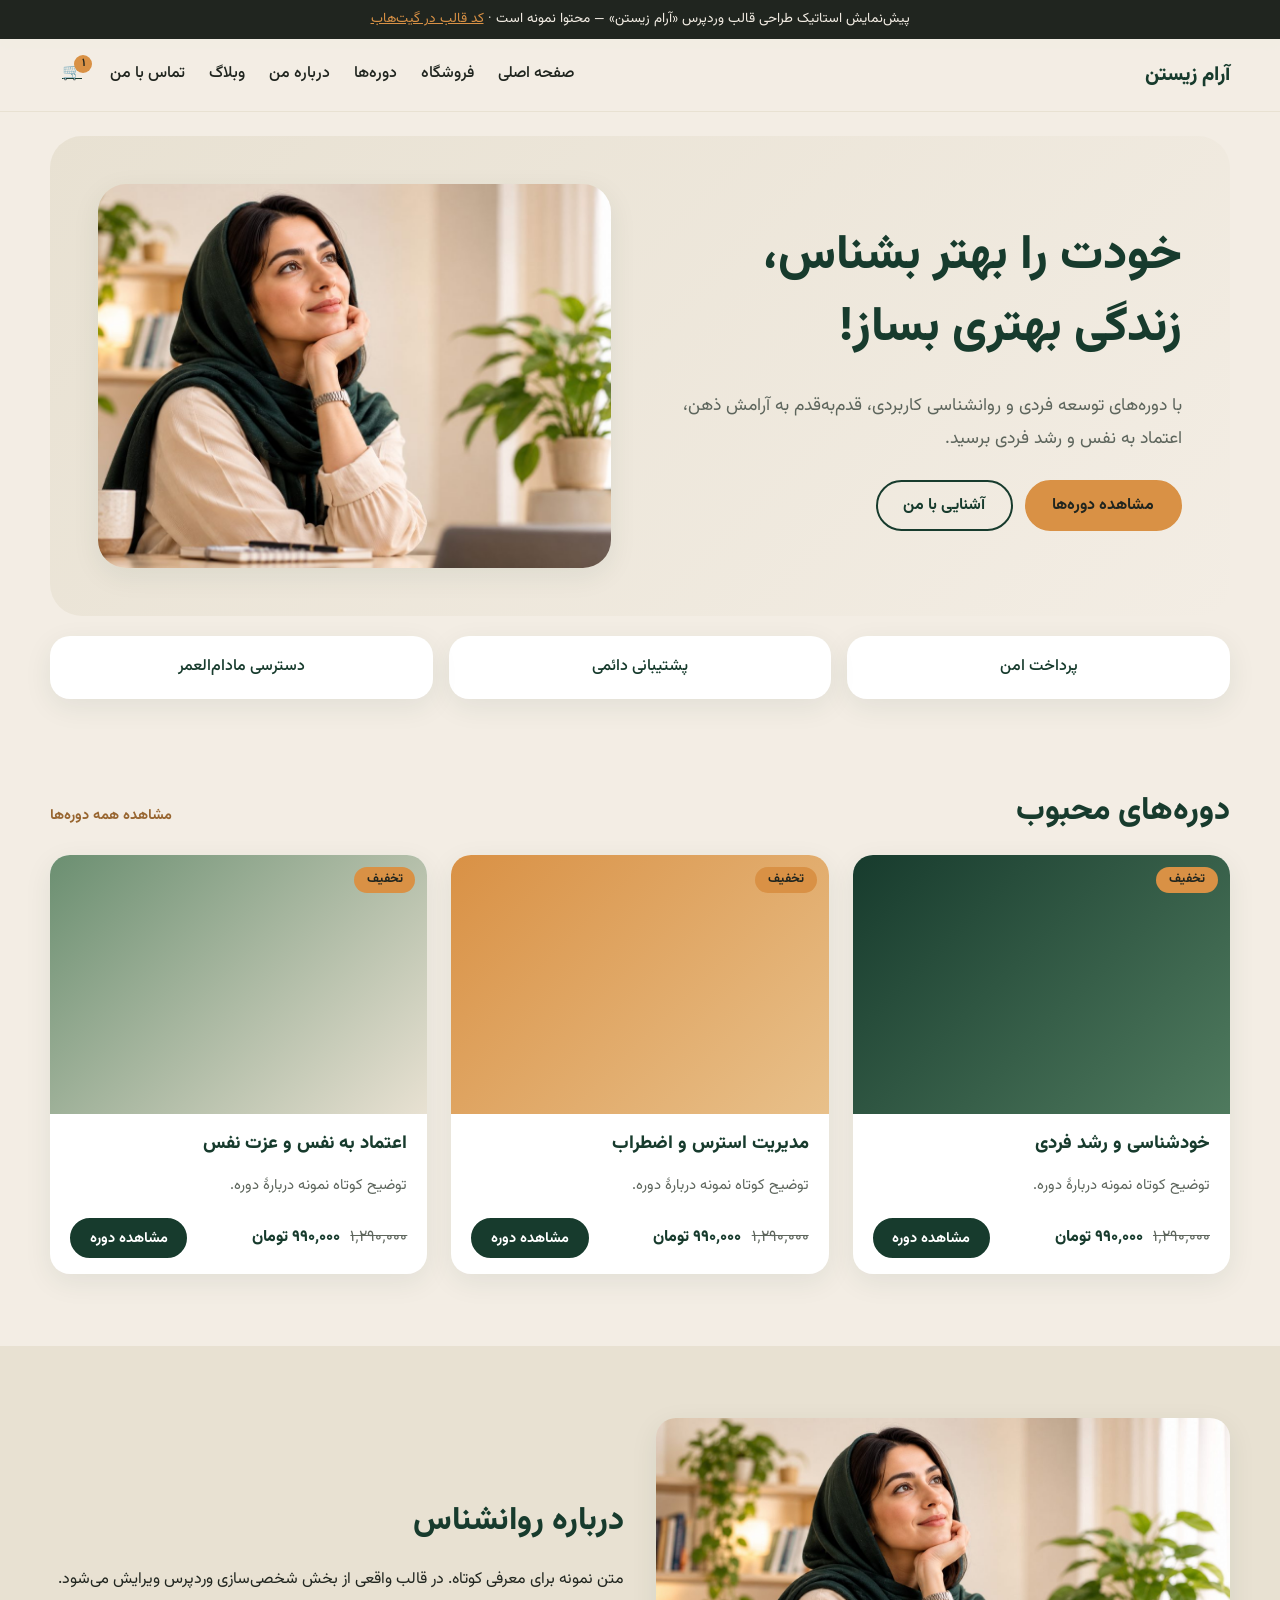
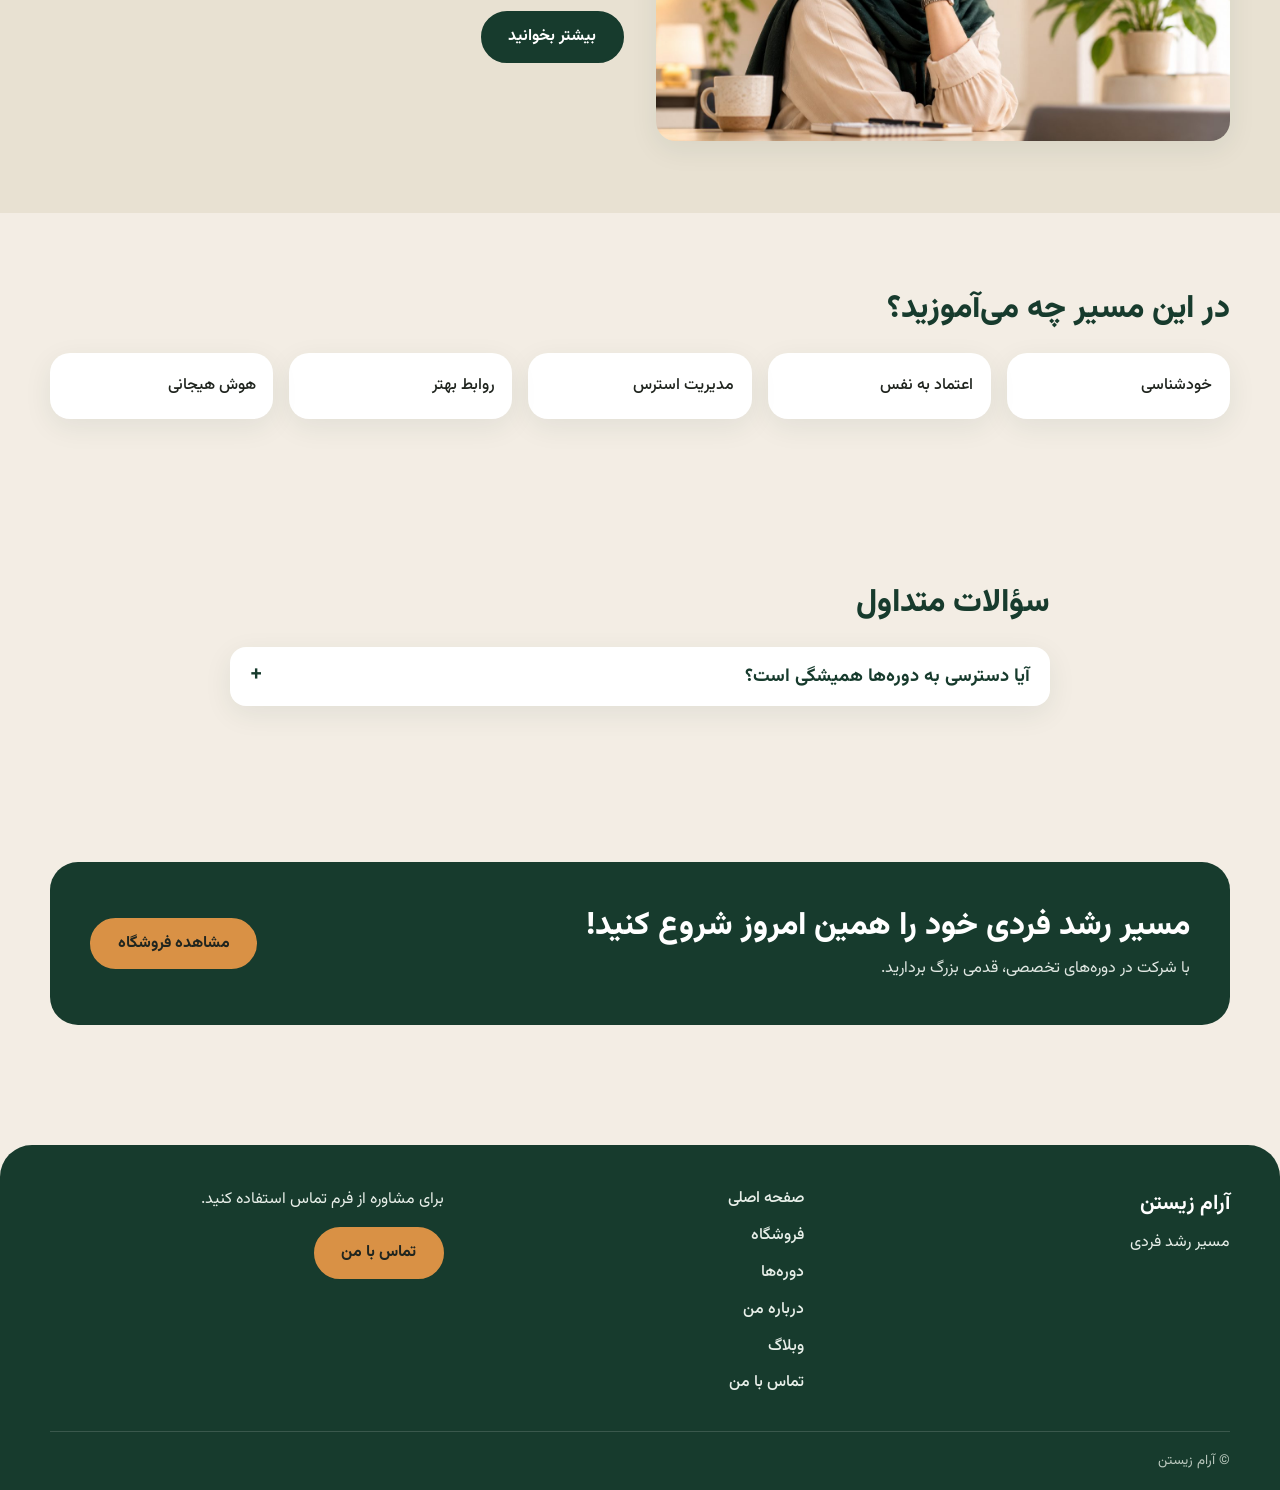
==== index.html @ 64fafef5 "Add files via upload" ====
<!DOCTYPE html><html lang="fa" dir="rtl"><head><meta charset="utf-8"><meta name="viewport" content="width=device-width,initial-scale=1"><title>صفحه اصلی | آرام زیستن</title><link rel="stylesheet" href="https://fonts.googleapis.com/css2?family=Vazirmatn:wght@300;400;500;700;800&display=swap"><link rel="stylesheet" href="assets/main.css"><link rel="stylesheet" href="assets/preview.css"></head><body><div class="demo-bar">پیش‌نمایش استاتیک طراحی قالب وردپرس «آرام زیستن» — محتوا نمونه است · <a href="https://github.com/mohadeseh-tavakoli/Aram-zist">کد قالب در گیت‌هاب</a></div><header class="site-header"><div class="wrap header-row"><button class="icon-btn nav-toggle" aria-expanded="false" aria-controls="primary-nav" aria-label="منو">☰</button><a class="brand" href="index.html"><span class="brand-name">آرام زیستن</span></a><nav id="primary-nav" class="primary-nav"><ul class="menu"><li><a href="index.html">صفحه اصلی</a></li><li><a href="shop.html">فروشگاه</a></li><li><a href="shop.html">دوره‌ها</a></li><li><a href="about.html">درباره من</a></li><li><a href="index.html">وبلاگ</a></li><li><a href="contact.html">تماس با من</a></li></ul></nav><div class="header-tools"><a class="icon-btn" href="cart.html" aria-label="سبد خرید">🛒<span class="cart-count">۱</span></a></div></div></header><main><section class="hero"><div class="wrap hero-grid"><div class="hero-text"><h1>خودت را بهتر بشناس، زندگی بهتری بساز!</h1><p>با دوره‌های توسعه فردی و روانشناسی کاربردی، قدم‌به‌قدم به آرامش ذهن، اعتماد به نفس و رشد فردی برسید.</p><div class="actions"><a class="btn btn-orange" href="shop.html">مشاهده دوره‌ها</a><a class="btn btn-ghost" href="about.html">آشنایی با من</a></div></div><figure class="hero-figure"><img src="assets/portrait.jpg" alt="تصویر نمونه"></figure></div><ul class="wrap trust"><li>پرداخت امن</li><li>پشتیبانی دائمی</li><li>دسترسی مادام‌العمر</li></ul></section>
<section class="section wrap"><div class="sec-head"><h2 class="sec-title">دوره‌های محبوب</h2><a class="more" href="shop.html">مشاهده همه دوره‌ها</a></div><div class="course-grid"><article class="course-card"><a class="course-thumb" href="product.html"><span class="ph g1"></span><span class="badge">تخفیف</span></a><div class="course-body"><h3><a href="product.html">خودشناسی و رشد فردی</a></h3><p>توضیح کوتاه نمونه دربارهٔ دوره.</p><div class="course-foot"><span class="price"><del>۱٬۲۹۰٬۰۰۰</del> ۹۹۰٬۰۰۰ تومان</span><a class="btn btn-sm" href="product.html">مشاهده دوره</a></div></div></article><article class="course-card"><a class="course-thumb" href="product.html"><span class="ph g2"></span><span class="badge">تخفیف</span></a><div class="course-body"><h3><a href="product.html">مدیریت استرس و اضطراب</a></h3><p>توضیح کوتاه نمونه دربارهٔ دوره.</p><div class="course-foot"><span class="price"><del>۱٬۲۹۰٬۰۰۰</del> ۹۹۰٬۰۰۰ تومان</span><a class="btn btn-sm" href="product.html">مشاهده دوره</a></div></div></article><article class="course-card"><a class="course-thumb" href="product.html"><span class="ph g3"></span><span class="badge">تخفیف</span></a><div class="course-body"><h3><a href="product.html">اعتماد به نفس و عزت نفس</a></h3><p>توضیح کوتاه نمونه دربارهٔ دوره.</p><div class="course-foot"><span class="price"><del>۱٬۲۹۰٬۰۰۰</del> ۹۹۰٬۰۰۰ تومان</span><a class="btn btn-sm" href="product.html">مشاهده دوره</a></div></div></article></div></section>
<section class="section about-strip"><div class="wrap split"><img src="assets/portrait.jpg" alt=""><div><h2 class="sec-title">درباره روانشناس</h2><p>متن نمونه برای معرفی کوتاه. در قالب واقعی از بخش شخصی‌سازی وردپرس ویرایش می‌شود.</p><a class="btn" href="about.html">بیشتر بخوانید</a></div></div></section>
<section class="section wrap"><h2 class="sec-title">در این مسیر چه می‌آموزید؟</h2><ul class="benefits"><li>خودشناسی</li><li>اعتماد به نفس</li><li>مدیریت استرس</li><li>روابط بهتر</li><li>هوش هیجانی</li></ul></section>
<section class="section wrap narrow"><h2 class="sec-title">سؤالات متداول</h2><div class="faq"><div class="faq-item"><h3><button aria-expanded="false" onclick="var p=this.parentNode.nextElementSibling;var o=this.getAttribute('aria-expanded')=='true';this.setAttribute('aria-expanded',!o);p.hidden=o">آیا دسترسی به دوره‌ها همیشگی است؟</button></h3><div class="faq-panel" hidden>پاسخ نمونه.</div></div></div></section>
<section class="wrap section"><div class="cta-band"><div><h2>مسیر رشد فردی خود را همین امروز شروع کنید!</h2><p>با شرکت در دوره‌های تخصصی، قدمی بزرگ بردارید.</p></div><a class="btn btn-orange" href="shop.html">مشاهده فروشگاه</a></div></section></main><footer class="site-footer"><div class="wrap footer-row"><div class="footer-brand"><strong>آرام زیستن</strong><span>مسیر رشد فردی</span></div><nav><ul class="menu"><li><a href="index.html">صفحه اصلی</a></li><li><a href="shop.html">فروشگاه</a></li><li><a href="shop.html">دوره‌ها</a></li><li><a href="about.html">درباره من</a></li><li><a href="index.html">وبلاگ</a></li><li><a href="contact.html">تماس با من</a></li></ul></nav><div class="newsletter"><span>برای مشاوره از فرم تماس استفاده کنید.</span><a class="btn" href="contact.html">تماس با من</a></div></div><div class="wrap copy">© آرام زیستن</div></footer><script>var n=document.querySelector('.nav-toggle'),m=document.getElementById('primary-nav');n.onclick=function(){var o=m.classList.toggle('open');n.setAttribute('aria-expanded',o)}</script></body></html>
---- assets/main.css ----
:root{--green:#173B2D;--cream:#F3EDE4;--beige:#E8E1D2;--orange:#D99145;--white:#fff;--text:#20251F;--muted:#5d655c;--r:20px;--shadow:0 8px 28px rgba(23,59,45,.08);--font:'Vazirmatn',Tahoma,system-ui,sans-serif}
*,*::before,*::after{box-sizing:border-box}
html{scroll-behavior:smooth}
body{margin:0;background:var(--cream);color:var(--text);font:400 1rem/1.9 var(--font);direction:rtl;text-align:right;-webkit-font-smoothing:antialiased}
img{max-width:100%;height:auto;display:block}
a{color:var(--green)}
h1,h2,h3{line-height:1.5;color:var(--green);margin:0 0 .5em;font-weight:800}
h1{font-size:clamp(1.9rem,4vw,3rem)}h2{font-size:clamp(1.4rem,2.6vw,2rem)}h3{font-size:1.15rem}
.wrap{width:min(1180px,100% - 2rem);margin-inline:auto}
.narrow{max-width:820px}.center{text-align:center}
.section{padding-block:clamp(2.5rem,6vw,4.5rem)}
.sr{position:absolute;width:1px;height:1px;overflow:hidden;clip:rect(0 0 0 0)}
.skip{position:absolute;inset-inline-start:1rem;top:-4rem;background:var(--green);color:#fff;padding:.5rem 1rem;border-radius:8px;z-index:100}.skip:focus{top:1rem}
:focus-visible{outline:3px solid var(--orange);outline-offset:2px}
.notice{background:var(--beige);border-radius:12px;padding:1rem;color:var(--muted)}
/* buttons */
.btn,.button,button.button,.woocommerce a.button,.woocommerce button.button,.woocommerce input.button,.woocommerce #respond input#submit{display:inline-flex;align-items:center;justify-content:center;gap:.5rem;background:var(--green);color:#fff;border:2px solid var(--green);border-radius:999px;padding:.7rem 1.6rem;font:700 1rem var(--font);text-decoration:none;cursor:pointer;min-height:46px;transition:background .2s,transform .2s}
.btn:hover,.woocommerce a.button:hover,.woocommerce button.button:hover{background:#0f2a20;color:#fff}
.btn-orange{background:var(--orange);border-color:var(--orange);color:#20251F}.btn-orange:hover{background:#c9812f;color:#20251F}
.btn-ghost{background:transparent;color:var(--green)}.btn-ghost:hover{background:var(--green);color:#fff}
.btn-sm{padding:.4rem 1.1rem;min-height:38px;font-size:.9rem}
.woocommerce a.button.alt,.woocommerce button.button.alt,.woocommerce #respond input#submit.alt{background:var(--orange);border-color:var(--orange);color:#20251F}
.woocommerce a.button.alt:hover,.woocommerce button.button.alt:hover{background:#c9812f;color:#20251F}
.icon-btn{position:relative;display:inline-flex;align-items:center;justify-content:center;width:44px;height:44px;border:0;background:transparent;color:var(--green);border-radius:50%;cursor:pointer}
.icon-btn:hover{background:var(--beige)}
/* header */
.site-header{position:sticky;top:0;z-index:50;background:rgba(243,237,228,.94);backdrop-filter:blur(8px);border-bottom:1px solid var(--beige)}
.header-row{display:flex;align-items:center;gap:1rem;min-height:72px}
.brand{text-decoration:none;font-weight:800;font-size:1.25rem;color:var(--green)}
.brand img{max-height:48px;width:auto}
.primary-nav{margin-inline-start:auto}
.menu{list-style:none;margin:0;padding:0;display:flex;gap:1.5rem}
.menu a{text-decoration:none;color:var(--text);font-weight:500;padding:.4rem 0;border-bottom:2px solid transparent}
.menu a:hover,.menu .current-menu-item>a{border-color:var(--orange)}
.menu li{position:relative}.menu .sub-menu{display:none;position:absolute;inset-inline-start:0;top:100%;background:#fff;list-style:none;margin:0;padding:.5rem;border-radius:12px;box-shadow:var(--shadow);min-width:180px}.menu li:hover>.sub-menu,.menu li:focus-within>.sub-menu{display:block}
.header-tools{display:flex;align-items:center;gap:.25rem}
.nav-toggle{display:none}
.cart-count{position:absolute;top:2px;inset-inline-start:2px;min-width:18px;height:18px;border-radius:9px;background:var(--orange);color:#20251F;font-size:.7rem;font-weight:700;line-height:18px;text-align:center;padding:0 4px}
.cart-count[data-count="0"]{display:none}
.header-search{background:var(--beige);padding:.75rem 0}.header-search form{display:flex;gap:.5rem}.header-search input{flex:1}
/* forms */
input[type=text],input[type=email],input[type=tel],input[type=search],input[type=number],input[type=password],textarea,select,.woocommerce form .form-row input.input-text,.woocommerce form .form-row textarea{width:100%;padding:.7rem 1rem;border:1.5px solid #cfc7b6;border-radius:14px;background:#fff;font:inherit;color:var(--text)}
input:focus,textarea:focus,select:focus{border-color:var(--green)}
.form label{display:block;font-weight:500;margin-bottom:.25rem}
.form p{margin:0 0 1rem}.field-error{display:block;color:#a12a1f;font-size:.875rem;margin-top:.25rem}
input.invalid,textarea.invalid{border-color:#a12a1f}
.form-msg{padding:.75rem 1rem;border-radius:12px}.form-msg.ok{background:#dcebe1;color:#0f3a24}.form-msg.err{background:#f6dcd8;color:#7a1f16}
.hp{position:absolute;inset-inline-start:-9999px}
.btn[disabled]{opacity:.6;cursor:wait}
/* hero */
.hero{padding-top:1.5rem}
.hero-grid{display:grid;grid-template-columns:1.05fr 1fr;gap:2rem;align-items:center;background:linear-gradient(135deg,var(--beige),var(--cream));border-radius:32px;padding:clamp(1.5rem,4vw,3rem);overflow:hidden}
.hero-text p{font-size:1.1rem;color:var(--muted);max-width:34em}
.actions{display:flex;flex-wrap:wrap;gap:.75rem;margin-top:1.5rem}
.hero-figure{margin:0}.hero-figure img{border-radius:28px;aspect-ratio:4/3;object-fit:cover;object-position:60% 30%;width:100%;box-shadow:var(--shadow)}
.trust{list-style:none;display:grid;grid-template-columns:repeat(3,1fr);gap:1rem;padding:0;margin-top:1.25rem}
.trust li{display:flex;align-items:center;justify-content:center;gap:.6rem;background:#fff;border-radius:var(--r);padding:1rem;box-shadow:var(--shadow);color:var(--green);font-weight:500}
.page-hero{background:var(--beige);padding:clamp(2rem,5vw,3.5rem) 0}
.page-hero p{color:var(--muted);max-width:36em}
.split{display:grid;grid-template-columns:1fr 1fr;gap:2rem;align-items:center}
.split img{border-radius:var(--r);box-shadow:var(--shadow)}
/* sections */
.sec-head{display:flex;justify-content:space-between;align-items:baseline;gap:1rem}
.more{font-size:.9rem;color:var(--orange);font-weight:700;text-decoration:none;filter:brightness(.7)}
.about-strip{background:var(--beige)}
.benefits{list-style:none;display:grid;grid-template-columns:repeat(auto-fit,minmax(170px,1fr));gap:1rem;padding:0}
.benefits li,.checks li{display:flex;align-items:center;gap:.6rem}
.benefits li{background:#fff;border-radius:var(--r);padding:1.1rem;box-shadow:var(--shadow);font-weight:500}
.benefits .icon,.checks .icon{color:var(--green);flex:none}
.checks{list-style:none;padding:0}.checks li{margin-bottom:.4rem}
.cta-band{display:flex;flex-wrap:wrap;gap:1.5rem;align-items:center;justify-content:space-between;background:var(--green);color:#fff;border-radius:28px;padding:clamp(1.5rem,4vw,2.5rem)}
.cta-band h2{color:#fff;margin:0}.cta-band p{margin:.25rem 0 0;color:#e1e8e3}
/* course cards + WC loop */
.course-grid,.woocommerce ul.products{display:grid;grid-template-columns:repeat(3,1fr);gap:1.5rem;list-style:none;margin:0;padding:0}
.woocommerce ul.products::before,.woocommerce ul.products::after{display:none}
.course-card,.woocommerce ul.products li.product{background:#fff;border-radius:var(--r);box-shadow:var(--shadow);overflow:hidden;width:auto!important;margin:0!important;float:none!important;padding:0 0 1rem;display:flex;flex-direction:column;position:relative}
.course-thumb{position:relative;display:block}.course-thumb img,.woocommerce ul.products li.product img{width:100%;aspect-ratio:16/11;object-fit:cover;margin:0!important}
.course-body{padding:1rem 1.25rem 0;display:flex;flex-direction:column;gap:.4rem;flex:1}
.course-body h3 a,.woocommerce-loop-product__title{color:var(--green);text-decoration:none}
.course-body p,.loop-desc{margin:0;color:var(--muted);font-size:.92rem;line-height:1.8}
.course-foot{display:flex;justify-content:space-between;align-items:center;gap:.5rem;margin-top:auto;padding-top:.75rem}
.price,.woocommerce .price,.woocommerce div.product p.price{color:var(--green)!important;font-weight:800}
.price del{color:var(--muted);font-weight:400;margin-inline-end:.4rem}.price ins{text-decoration:none}
.badge,.woocommerce span.onsale{position:absolute;top:12px;inset-inline-start:12px;background:var(--orange);color:#20251F;border-radius:999px;font-weight:700;font-size:.8rem;padding:.15rem .8rem;min-height:0;min-width:0;line-height:1.7;margin:0}
.woocommerce ul.products li.product .woocommerce-loop-product__title,.woocommerce ul.products li.product .price,.woocommerce ul.products li.product .star-rating,.woocommerce ul.products li.product .loop-desc{margin-inline:1.25rem}
.woocommerce ul.products li.product .button{margin:.75rem 1.25rem 0;align-self:flex-start}
.stars{display:inline-flex;color:#cfc7b6}.stars .on{color:var(--orange)}.stars .icon{width:16px;height:16px}
.woocommerce .star-rating span::before{color:var(--orange)}
.muted{color:var(--muted);font-size:.85rem}
/* shop layout */
.woocommerce-page #main>.woocommerce-notices-wrapper,.woocommerce-page #main>.woocommerce-breadcrumb{width:min(1180px,100% - 2rem);margin:1rem auto 0}
.archive.woocommerce #primary,.post-type-archive-product #main,.tax-product_cat #main{display:block}
.shop-wrap{display:grid;grid-template-columns:260px 1fr;gap:2rem}
.woocommerce .woocommerce-result-count,.woocommerce .woocommerce-ordering{margin-bottom:1rem}
.shop-side .widget{background:#fff;border-radius:var(--r);padding:1.1rem 1.25rem;box-shadow:var(--shadow);margin-bottom:1rem}
.shop-side ul{list-style:none;padding:0;margin:0}.shop-side li{padding:.2rem 0}.shop-side a{text-decoration:none}
.widget-title{font-size:1rem}
.woocommerce .widget_price_filter .ui-slider .ui-slider-range{background:var(--orange)}
.woocommerce .widget_price_filter .ui-slider .ui-slider-handle{background:var(--green)}
.woocommerce nav.woocommerce-pagination ul{border:0;display:flex;gap:.4rem;justify-content:center}
.woocommerce nav.woocommerce-pagination ul li{border:0}
.woocommerce nav.woocommerce-pagination ul li a,.woocommerce nav.woocommerce-pagination ul li span{border-radius:50%;min-width:40px;line-height:40px;padding:0;text-align:center;background:#fff}
.woocommerce nav.woocommerce-pagination ul li span.current{background:var(--green);color:#fff}
/* single product */
.woocommerce div.product{display:grid;grid-template-columns:1fr 1fr;gap:2rem;padding-block:2rem}
.woocommerce div.product div.images,.woocommerce div.product div.summary{float:none;width:auto;margin:0}
.woocommerce div.product div.images img{border-radius:var(--r)}
.woocommerce div.product .product_title{font-size:clamp(1.6rem,3vw,2.2rem)}
.woocommerce div.product p.price{font-size:1.6rem}
.woocommerce div.product form.cart .button{min-height:54px;font-size:1.1rem;padding-inline:2.5rem;box-shadow:0 8px 20px rgba(217,145,69,.35)}
.woocommerce .quantity .qty{width:5rem;border-radius:14px;border:1.5px solid #cfc7b6;padding:.6rem}
.course-features{list-style:none;padding:0;margin:1.25rem 0}.course-features li{display:flex;gap:.6rem;align-items:center;margin-bottom:.3rem}.course-features .icon{color:var(--green)}
.woocommerce div.product .woocommerce-tabs,.woocommerce div.product .related,.woocommerce div.product .instructor{grid-column:1/-1}
.woocommerce div.product .woocommerce-tabs ul.tabs{padding:0;margin:0 0 1rem;display:flex;gap:1rem;flex-wrap:wrap;border-bottom:1px solid var(--beige);overflow:visible}
.woocommerce div.product .woocommerce-tabs ul.tabs::before,.woocommerce div.product .woocommerce-tabs ul.tabs li::before,.woocommerce div.product .woocommerce-tabs ul.tabs li::after{display:none}
.woocommerce div.product .woocommerce-tabs ul.tabs li{background:none;border:0;margin:0;padding:0;border-radius:0}
.woocommerce div.product .woocommerce-tabs ul.tabs li a{padding:.6rem .2rem;color:var(--muted);font-weight:700}
.woocommerce div.product .woocommerce-tabs ul.tabs li.active a{color:var(--green);box-shadow:0 2px 0 var(--orange)}
.woocommerce div.product .woocommerce-tabs .panel{background:#fff;border-radius:var(--r);padding:1.5rem;box-shadow:var(--shadow)}
.curriculum{padding-inline-start:1.4rem}.curriculum li{padding:.4rem 0;border-bottom:1px dashed var(--beige)}
.instructor{display:flex;gap:1.25rem;align-items:center;background:#fff;border-radius:var(--r);padding:1.25rem;box-shadow:var(--shadow)}
.instructor img{width:96px;height:96px;border-radius:50%;object-fit:cover;object-position:60% 25%}.instructor h3,.instructor p{margin:0 0 .3rem}
.sticky-cta{display:none}
/* cart + checkout + account */
.woocommerce table.shop_table{border:0;border-collapse:separate;border-spacing:0 .75rem;background:none}
.woocommerce table.shop_table th,.woocommerce table.shop_table td{border:0;background:#fff;padding:1rem}
.woocommerce table.shop_table td:first-child,.woocommerce table.shop_table th:first-child{border-radius:0 var(--r) var(--r) 0}
.woocommerce table.shop_table td:last-child,.woocommerce table.shop_table th:last-child{border-radius:var(--r) 0 0 var(--r)}
.woocommerce table.cart img{width:72px;border-radius:12px}
.woocommerce a.remove{color:#a12a1f!important;font-size:1.4rem}.woocommerce a.remove:hover{background:#a12a1f;color:#fff!important}
.woocommerce .cart-collaterals .cart_totals{float:none;width:min(480px,100%);margin-inline-start:0}
.woocommerce .cart-collaterals .cart_totals h2{font-size:1.3rem}
.woocommerce #coupon_code{width:12rem;display:inline-block}
.woocommerce .wc-proceed-to-checkout a.checkout-button{background:var(--green);color:#fff;font-size:1.05rem;padding:1rem}
.woocommerce-message,.woocommerce-info,.woocommerce-error{border:0;border-radius:14px;background:var(--beige);color:var(--text)}
.woocommerce-message::before,.woocommerce-info::before{color:var(--green)}
.woocommerce-checkout #payment{background:var(--beige);border-radius:var(--r)}
.woocommerce-account .woocommerce-MyAccount-navigation ul{list-style:none;padding:0}
.entry>.woocommerce,.woocommerce-cart .entry,.woocommerce-checkout .entry,.woocommerce-account .entry{max-width:1100px}
/* posts, pages */
.post-grid{display:grid;grid-template-columns:repeat(3,1fr);gap:1.5rem}
.post-card{background:#fff;border-radius:var(--r);box-shadow:var(--shadow);overflow:hidden}
.post-card img{width:100%;aspect-ratio:16/10;object-fit:cover}.post-card-body{padding:1rem 1.25rem}.post-card h2,.post-card h3{font-size:1.1rem;margin:0}.post-card a{text-decoration:none}
.entry img{border-radius:var(--r)}.meta{color:var(--muted)}
/* testimonials, faq */
.sec-title{margin-bottom:1.25rem}
.slider{display:flex;align-items:center;gap:.5rem}
.slider-track{display:flex;gap:1rem;overflow-x:auto;scroll-snap-type:x mandatory;scrollbar-width:none;flex:1;padding:.5rem .25rem}
.slider-track::-webkit-scrollbar{display:none}
.review{flex:0 0 min(360px,85%);scroll-snap-align:start;margin:0;background:#fff;border-radius:var(--r);padding:1.5rem;box-shadow:var(--shadow)}
.review footer{display:flex;align-items:center;gap:.75rem;margin-top:1rem}.review img{border-radius:50%;width:56px;height:56px;object-fit:cover}.review cite{font-style:normal;font-weight:700;color:var(--green)}
.faq-item{background:#fff;border-radius:16px;margin-bottom:.75rem;box-shadow:var(--shadow)}
.faq-item h3{margin:0}.faq-item button{all:unset;box-sizing:border-box;display:flex;justify-content:space-between;width:100%;padding:1rem 1.25rem;cursor:pointer;font-weight:700;color:var(--green)}
.faq-item button:focus-visible{outline:3px solid var(--orange)}
.faq-item button::after{content:"+";font-size:1.4rem;line-height:1}.faq-item button[aria-expanded=true]::after{content:"−"}
.faq-panel{padding:0 1.25rem 1.25rem;color:var(--muted)}
/* contact */
.contact-grid{display:grid;grid-template-columns:1.2fr 1fr;gap:2rem}
.contact-info{background:#fff;border-radius:var(--r);padding:1.5rem;box-shadow:var(--shadow);align-self:start}
.map{width:100%;height:240px;border:0;border-radius:var(--r);margin-top:1rem}
.social{display:flex;gap:1rem;flex-wrap:wrap;margin:.75rem 0}
/* footer */
.site-footer{background:var(--green);color:#e8efe9;margin-top:3rem;padding:2.5rem 0 1rem;border-radius:32px 32px 0 0}
.site-footer a{color:#fff}
.footer-row{display:grid;grid-template-columns:1.2fr 1fr 1.2fr;gap:2rem;align-items:start}
.footer-brand{display:flex;flex-direction:column;gap:.25rem}.footer-brand strong{font-size:1.3rem;color:#fff}
.site-footer .menu{flex-direction:column;gap:.4rem}.site-footer .menu a{color:#e8efe9}
.newsletter{display:flex;flex-direction:column;gap:.75rem;align-items:flex-start}
.site-footer .btn{background:var(--orange);border-color:var(--orange);color:#20251F}
.copy{margin-top:2rem;padding-top:1rem;border-top:1px solid rgba(255,255,255,.15);font-size:.85rem;color:#b9c7bd}
/* responsive */
@media (max-width:1024px){.course-grid,.woocommerce ul.products,.post-grid{grid-template-columns:repeat(2,1fr)}.hero-grid,.split{grid-template-columns:1fr}.shop-wrap{grid-template-columns:1fr}.footer-row{grid-template-columns:1fr 1fr}}
@media (max-width:820px){
	.nav-toggle{display:inline-flex}
	.primary-nav{position:fixed;inset:72px 0 auto 0;background:var(--cream);padding:1rem;border-bottom:1px solid var(--beige);transform:translateY(-120%);visibility:hidden;transition:transform .25s,visibility .25s;margin:0;max-height:calc(100vh - 72px);overflow:auto}
	.primary-nav.open{transform:none;visibility:visible}
	.menu{flex-direction:column;gap:0}.menu a{display:block;padding:.8rem .25rem;border-bottom:1px solid var(--beige)}
	.menu .sub-menu{position:static;display:block;box-shadow:none;background:none}
	.brand{margin-inline-end:auto}.header-row{gap:.25rem}
	.woocommerce div.product{grid-template-columns:1fr}
	.contact-grid{grid-template-columns:1fr}
	.sticky-cta{display:flex;position:fixed;inset:auto 0 0 0;z-index:60;background:#fff;box-shadow:0 -6px 20px rgba(0,0,0,.12);padding:.6rem 1rem calc(.6rem + env(safe-area-inset-bottom));align-items:center;justify-content:space-between;gap:1rem}
	body.single-product{padding-bottom:84px}
	.woocommerce table.shop_table_responsive tr td{background:#fff}
}
@media (max-width:600px){.course-grid,.woocommerce ul.products,.post-grid{grid-template-columns:1fr}.trust{grid-template-columns:1fr}.footer-row{grid-template-columns:1fr}.instructor{flex-direction:column;text-align:center}}
@media (prefers-reduced-motion:reduce){*{transition:none!important;scroll-behavior:auto!important}}
---- assets/preview.css ----
.demo-bar{background:#20251F;color:#f3ede4;text-align:center;font-size:.85rem;padding:.4rem 1rem}.demo-bar a{color:#D99145}
.ph{aspect-ratio:16/11;display:block}.g1{background:linear-gradient(135deg,#173B2D,#4f7a5e)}.g2{background:linear-gradient(135deg,#D99145,#e8c08a)}.g3{background:linear-gradient(135deg,#6b8f71,#E8E1D2)}.g4{background:linear-gradient(135deg,#E8E1D2,#b9a98a)}
.shop-wrap{display:grid;grid-template-columns:260px 1fr;gap:2rem}@media(max-width:1024px){.shop-wrap{grid-template-columns:1fr}}
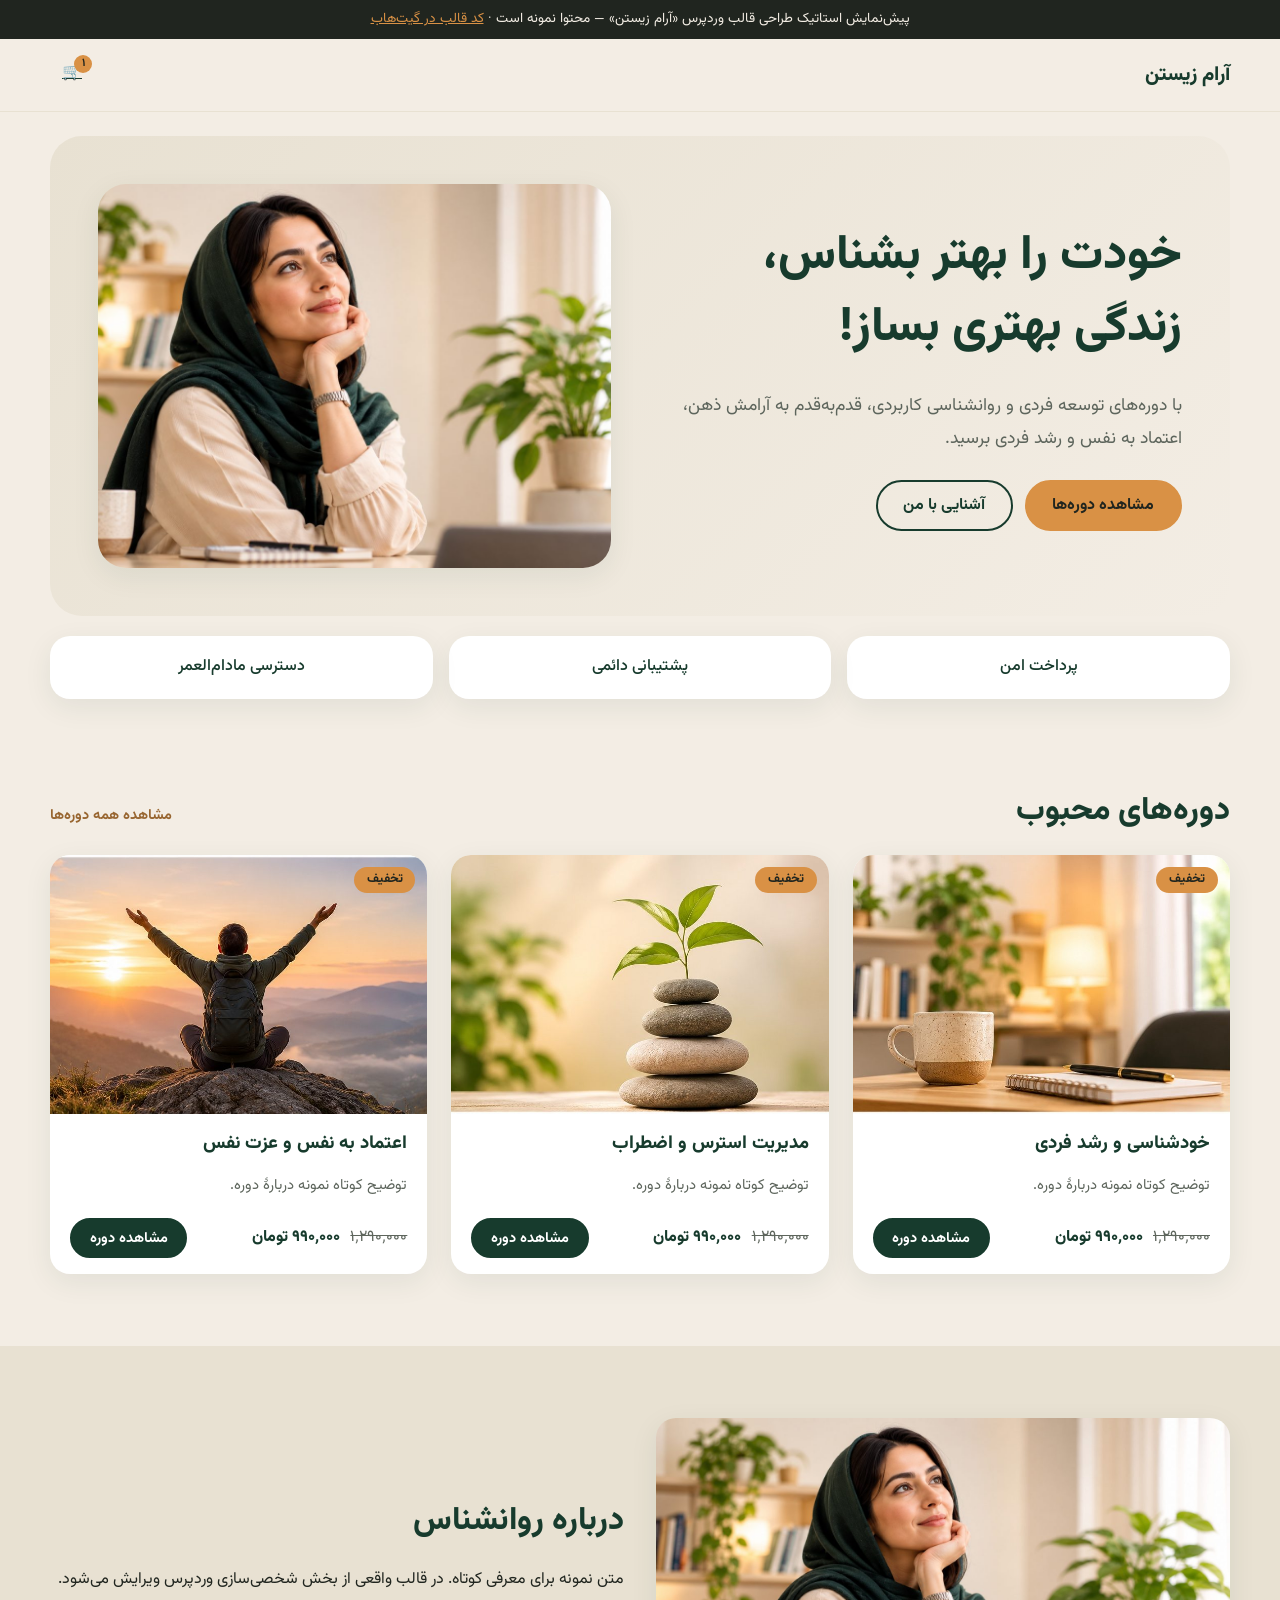
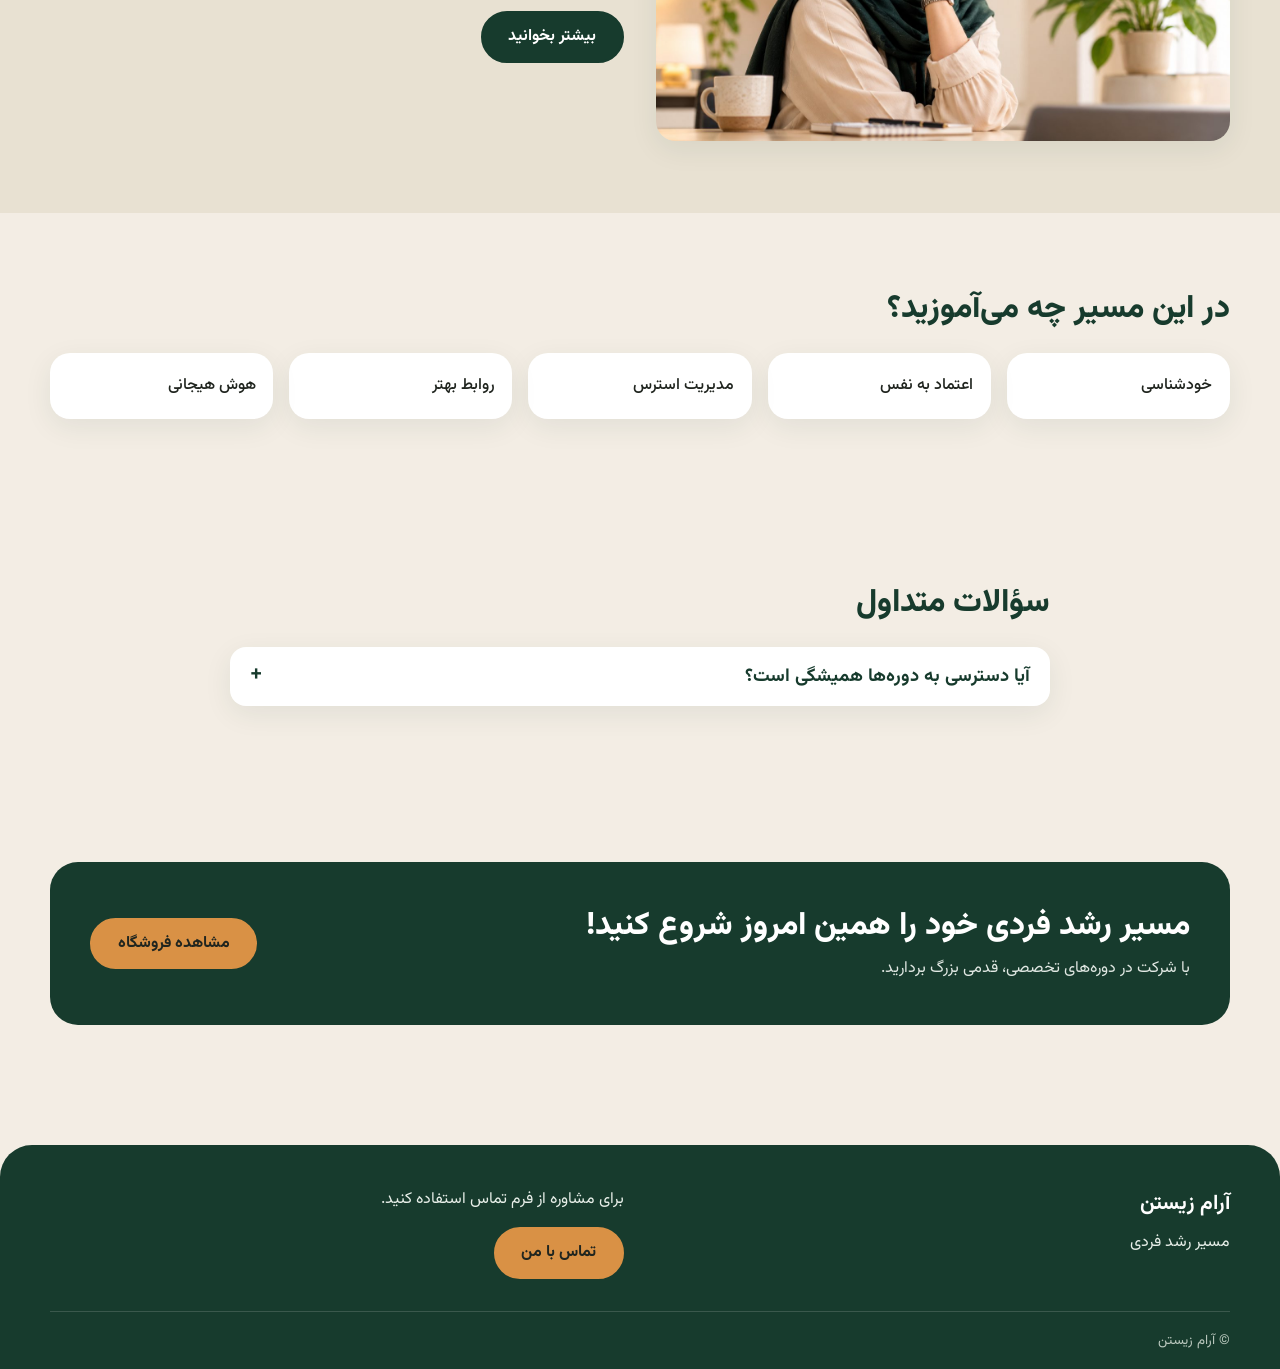
==== commit 331f7451: "Add files via upload" ====
--- a/index.html
+++ b/index.html
@@ -1,6 +1,6 @@
-<!DOCTYPE html><html lang="fa" dir="rtl"><head><meta charset="utf-8"><meta name="viewport" content="width=device-width,initial-scale=1"><title>صفحه اصلی | آرام زیستن</title><link rel="stylesheet" href="https://fonts.googleapis.com/css2?family=Vazirmatn:wght@300;400;500;700;800&display=swap"><link rel="stylesheet" href="assets/main.css"><link rel="stylesheet" href="assets/preview.css"></head><body><div class="demo-bar">پیش‌نمایش استاتیک طراحی قالب وردپرس «آرام زیستن» — محتوا نمونه است · <a href="https://github.com/mohadeseh-tavakoli/Aram-zist">کد قالب در گیت‌هاب</a></div><header class="site-header"><div class="wrap header-row"><button class="icon-btn nav-toggle" aria-expanded="false" aria-controls="primary-nav" aria-label="منو">☰</button><a class="brand" href="index.html"><span class="brand-name">آرام زیستن</span></a><nav id="primary-nav" class="primary-nav"><ul class="menu"><li><a href="index.html">صفحه اصلی</a></li><li><a href="shop.html">فروشگاه</a></li><li><a href="shop.html">دوره‌ها</a></li><li><a href="about.html">درباره من</a></li><li><a href="index.html">وبلاگ</a></li><li><a href="contact.html">تماس با من</a></li></ul></nav><div class="header-tools"><a class="icon-btn" href="cart.html" aria-label="سبد خرید">🛒<span class="cart-count">۱</span></a></div></div></header><main><section class="hero"><div class="wrap hero-grid"><div class="hero-text"><h1>خودت را بهتر بشناس، زندگی بهتری بساز!</h1><p>با دوره‌های توسعه فردی و روانشناسی کاربردی، قدم‌به‌قدم به آرامش ذهن، اعتماد به نفس و رشد فردی برسید.</p><div class="actions"><a class="btn btn-orange" href="shop.html">مشاهده دوره‌ها</a><a class="btn btn-ghost" href="about.html">آشنایی با من</a></div></div><figure class="hero-figure"><img src="assets/portrait.jpg" alt="تصویر نمونه"></figure></div><ul class="wrap trust"><li>پرداخت امن</li><li>پشتیبانی دائمی</li><li>دسترسی مادام‌العمر</li></ul></section>
-<section class="section wrap"><div class="sec-head"><h2 class="sec-title">دوره‌های محبوب</h2><a class="more" href="shop.html">مشاهده همه دوره‌ها</a></div><div class="course-grid"><article class="course-card"><a class="course-thumb" href="product.html"><span class="ph g1"></span><span class="badge">تخفیف</span></a><div class="course-body"><h3><a href="product.html">خودشناسی و رشد فردی</a></h3><p>توضیح کوتاه نمونه دربارهٔ دوره.</p><div class="course-foot"><span class="price"><del>۱٬۲۹۰٬۰۰۰</del> ۹۹۰٬۰۰۰ تومان</span><a class="btn btn-sm" href="product.html">مشاهده دوره</a></div></div></article><article class="course-card"><a class="course-thumb" href="product.html"><span class="ph g2"></span><span class="badge">تخفیف</span></a><div class="course-body"><h3><a href="product.html">مدیریت استرس و اضطراب</a></h3><p>توضیح کوتاه نمونه دربارهٔ دوره.</p><div class="course-foot"><span class="price"><del>۱٬۲۹۰٬۰۰۰</del> ۹۹۰٬۰۰۰ تومان</span><a class="btn btn-sm" href="product.html">مشاهده دوره</a></div></div></article><article class="course-card"><a class="course-thumb" href="product.html"><span class="ph g3"></span><span class="badge">تخفیف</span></a><div class="course-body"><h3><a href="product.html">اعتماد به نفس و عزت نفس</a></h3><p>توضیح کوتاه نمونه دربارهٔ دوره.</p><div class="course-foot"><span class="price"><del>۱٬۲۹۰٬۰۰۰</del> ۹۹۰٬۰۰۰ تومان</span><a class="btn btn-sm" href="product.html">مشاهده دوره</a></div></div></article></div></section>
+<!DOCTYPE html><html lang="fa" dir="rtl"><head><meta charset="utf-8"><meta name="viewport" content="width=device-width,initial-scale=1"><title>صفحه اصلی | آرام زیستن</title><link rel="stylesheet" href="https://fonts.googleapis.com/css2?family=Vazirmatn:wght@300;400;500;700;800&display=swap"><link rel="stylesheet" href="assets/main.css"><link rel="stylesheet" href="assets/preview.css"></head><body><div class="demo-bar">پیش‌نمایش استاتیک طراحی قالب وردپرس «آرام زیستن» — محتوا نمونه است · <a href="https://github.com/mohadeseh-tavakoli/Aram-zist">کد قالب در گیت‌هاب</a></div><header class="site-header"><div class="wrap header-row"><a class="brand" href="index.html"><span class="brand-name">آرام زیستن</span></a><div class="header-tools"><a class="icon-btn" href="cart.html" aria-label="سبد خرید">🛒<span class="cart-count">۱</span></a></div></div></header><main><section class="hero"><div class="wrap hero-grid"><div class="hero-text"><h1>خودت را بهتر بشناس، زندگی بهتری بساز!</h1><p>با دوره‌های توسعه فردی و روانشناسی کاربردی، قدم‌به‌قدم به آرامش ذهن، اعتماد به نفس و رشد فردی برسید.</p><div class="actions"><a class="btn btn-orange" href="shop.html">مشاهده دوره‌ها</a><a class="btn btn-ghost" href="about.html">آشنایی با من</a></div></div><figure class="hero-figure"><img src="assets/portrait.jpg" alt="تصویر نمونه"></figure></div><ul class="wrap trust"><li>پرداخت امن</li><li>پشتیبانی دائمی</li><li>دسترسی مادام‌العمر</li></ul></section>
+<section class="section wrap"><div class="sec-head"><h2 class="sec-title">دوره‌های محبوب</h2><a class="more" href="shop.html">مشاهده همه دوره‌ها</a></div><div class="course-grid"><article class="course-card"><a class="course-thumb" href="product.html"><img src="assets/courses/01.jpg" alt="خودشناسی و رشد فردی" width="768" height="512" loading="lazy"><span class="badge">تخفیف</span></a><div class="course-body"><h3><a href="product.html">خودشناسی و رشد فردی</a></h3><p>توضیح کوتاه نمونه دربارهٔ دوره.</p><div class="course-foot"><span class="price"><del>۱٬۲۹۰٬۰۰۰</del> ۹۹۰٬۰۰۰ تومان</span><a class="btn btn-sm" href="product.html">مشاهده دوره</a></div></div></article><article class="course-card"><a class="course-thumb" href="product.html"><img src="assets/courses/02.jpg" alt="مدیریت استرس و اضطراب" width="768" height="512" loading="lazy"><span class="badge">تخفیف</span></a><div class="course-body"><h3><a href="product.html">مدیریت استرس و اضطراب</a></h3><p>توضیح کوتاه نمونه دربارهٔ دوره.</p><div class="course-foot"><span class="price"><del>۱٬۲۹۰٬۰۰۰</del> ۹۹۰٬۰۰۰ تومان</span><a class="btn btn-sm" href="product.html">مشاهده دوره</a></div></div></article><article class="course-card"><a class="course-thumb" href="product.html"><img src="assets/courses/03.jpg" alt="اعتماد به نفس و عزت نفس" width="768" height="512" loading="lazy"><span class="badge">تخفیف</span></a><div class="course-body"><h3><a href="product.html">اعتماد به نفس و عزت نفس</a></h3><p>توضیح کوتاه نمونه دربارهٔ دوره.</p><div class="course-foot"><span class="price"><del>۱٬۲۹۰٬۰۰۰</del> ۹۹۰٬۰۰۰ تومان</span><a class="btn btn-sm" href="product.html">مشاهده دوره</a></div></div></article></div></section>
 <section class="section about-strip"><div class="wrap split"><img src="assets/portrait.jpg" alt=""><div><h2 class="sec-title">درباره روانشناس</h2><p>متن نمونه برای معرفی کوتاه. در قالب واقعی از بخش شخصی‌سازی وردپرس ویرایش می‌شود.</p><a class="btn" href="about.html">بیشتر بخوانید</a></div></div></section>
 <section class="section wrap"><h2 class="sec-title">در این مسیر چه می‌آموزید؟</h2><ul class="benefits"><li>خودشناسی</li><li>اعتماد به نفس</li><li>مدیریت استرس</li><li>روابط بهتر</li><li>هوش هیجانی</li></ul></section>
 <section class="section wrap narrow"><h2 class="sec-title">سؤالات متداول</h2><div class="faq"><div class="faq-item"><h3><button aria-expanded="false" onclick="var p=this.parentNode.nextElementSibling;var o=this.getAttribute('aria-expanded')=='true';this.setAttribute('aria-expanded',!o);p.hidden=o">آیا دسترسی به دوره‌ها همیشگی است؟</button></h3><div class="faq-panel" hidden>پاسخ نمونه.</div></div></div></section>
-<section class="wrap section"><div class="cta-band"><div><h2>مسیر رشد فردی خود را همین امروز شروع کنید!</h2><p>با شرکت در دوره‌های تخصصی، قدمی بزرگ بردارید.</p></div><a class="btn btn-orange" href="shop.html">مشاهده فروشگاه</a></div></section></main><footer class="site-footer"><div class="wrap footer-row"><div class="footer-brand"><strong>آرام زیستن</strong><span>مسیر رشد فردی</span></div><nav><ul class="menu"><li><a href="index.html">صفحه اصلی</a></li><li><a href="shop.html">فروشگاه</a></li><li><a href="shop.html">دوره‌ها</a></li><li><a href="about.html">درباره من</a></li><li><a href="index.html">وبلاگ</a></li><li><a href="contact.html">تماس با من</a></li></ul></nav><div class="newsletter"><span>برای مشاوره از فرم تماس استفاده کنید.</span><a class="btn" href="contact.html">تماس با من</a></div></div><div class="wrap copy">© آرام زیستن</div></footer><script>var n=document.querySelector('.nav-toggle'),m=document.getElementById('primary-nav');n.onclick=function(){var o=m.classList.toggle('open');n.setAttribute('aria-expanded',o)}</script></body></html>+<section class="wrap section"><div class="cta-band"><div><h2>مسیر رشد فردی خود را همین امروز شروع کنید!</h2><p>با شرکت در دوره‌های تخصصی، قدمی بزرگ بردارید.</p></div><a class="btn btn-orange" href="shop.html">مشاهده فروشگاه</a></div></section></main><footer class="site-footer"><div class="wrap footer-row"><div class="footer-brand"><strong>آرام زیستن</strong><span>مسیر رشد فردی</span></div><div class="newsletter"><span>برای مشاوره از فرم تماس استفاده کنید.</span><a class="btn" href="contact.html">تماس با من</a></div></div><div class="wrap copy">© آرام زیستن</div></footer></body></html>
--- a/assets/main.css
+++ b/assets/main.css
@@ -2,7 +2,8 @@
 *,*::before,*::after{box-sizing:border-box}
 html{scroll-behavior:smooth}
 body{margin:0;background:var(--cream);color:var(--text);font:400 1rem/1.9 var(--font);direction:rtl;text-align:right;-webkit-font-smoothing:antialiased}
-img{max-width:100%;height:auto;display:block}
+img,iframe,video{max-width:100%;height:auto;display:block}
+body{overflow-x:hidden}
 a{color:var(--green)}
 h1,h2,h3{line-height:1.5;color:var(--green);margin:0 0 .5em;font-weight:800}
 h1{font-size:clamp(1.9rem,4vw,3rem)}h2{font-size:clamp(1.4rem,2.6vw,2rem)}h3{font-size:1.15rem}
@@ -33,7 +34,8 @@
 .menu a{text-decoration:none;color:var(--text);font-weight:500;padding:.4rem 0;border-bottom:2px solid transparent}
 .menu a:hover,.menu .current-menu-item>a{border-color:var(--orange)}
 .menu li{position:relative}.menu .sub-menu{display:none;position:absolute;inset-inline-start:0;top:100%;background:#fff;list-style:none;margin:0;padding:.5rem;border-radius:12px;box-shadow:var(--shadow);min-width:180px}.menu li:hover>.sub-menu,.menu li:focus-within>.sub-menu{display:block}
-.header-tools{display:flex;align-items:center;gap:.25rem}
+.header-tools{display:flex;align-items:center;gap:.25rem;margin-inline-start:auto}
+.primary-nav~.header-tools{margin-inline-start:0}
 .nav-toggle{display:none}
 .cart-count{position:absolute;top:2px;inset-inline-start:2px;min-width:18px;height:18px;border-radius:9px;background:var(--orange);color:#20251F;font-size:.7rem;font-weight:700;line-height:18px;text-align:center;padding:0 4px}
 .cart-count[data-count="0"]{display:none}
@@ -53,7 +55,7 @@
 .hero-text p{font-size:1.1rem;color:var(--muted);max-width:34em}
 .actions{display:flex;flex-wrap:wrap;gap:.75rem;margin-top:1.5rem}
 .hero-figure{margin:0}.hero-figure img{border-radius:28px;aspect-ratio:4/3;object-fit:cover;object-position:60% 30%;width:100%;box-shadow:var(--shadow)}
-.trust{list-style:none;display:grid;grid-template-columns:repeat(3,1fr);gap:1rem;padding:0;margin-top:1.25rem}
+.trust{list-style:none;display:grid;grid-template-columns:repeat(auto-fit,minmax(170px,1fr));gap:1rem;padding:0;margin-top:1.25rem}
 .trust li{display:flex;align-items:center;justify-content:center;gap:.6rem;background:#fff;border-radius:var(--r);padding:1rem;box-shadow:var(--shadow);color:var(--green);font-weight:500}
 .page-hero{background:var(--beige);padding:clamp(2rem,5vw,3.5rem) 0}
 .page-hero p{color:var(--muted);max-width:36em}
@@ -102,7 +104,9 @@
 .woocommerce nav.woocommerce-pagination ul li a,.woocommerce nav.woocommerce-pagination ul li span{border-radius:50%;min-width:40px;line-height:40px;padding:0;text-align:center;background:#fff}
 .woocommerce nav.woocommerce-pagination ul li span.current{background:var(--green);color:#fff}
 /* single product */
-.woocommerce div.product{display:grid;grid-template-columns:1fr 1fr;gap:2rem;padding-block:2rem}
+.woocommerce div.product{display:grid;grid-template-columns:minmax(0,1fr) minmax(0,1fr);gap:clamp(1.25rem,3vw,2.5rem);padding-block:2rem;align-items:start}
+.woocommerce div.product div.summary{grid-column:1;grid-row:1}
+.woocommerce div.product div.images{grid-column:2;grid-row:1}
 .woocommerce div.product div.images,.woocommerce div.product div.summary{float:none;width:auto;margin:0}
 .woocommerce div.product div.images img{border-radius:var(--r)}
 .woocommerce div.product .product_title{font-size:clamp(1.6rem,3vw,2.2rem)}
@@ -162,14 +166,14 @@
 /* footer */
 .site-footer{background:var(--green);color:#e8efe9;margin-top:3rem;padding:2.5rem 0 1rem;border-radius:32px 32px 0 0}
 .site-footer a{color:#fff}
-.footer-row{display:grid;grid-template-columns:1.2fr 1fr 1.2fr;gap:2rem;align-items:start}
+.footer-row{display:grid;grid-template-columns:repeat(auto-fit,minmax(220px,1fr));gap:2rem;align-items:start}
 .footer-brand{display:flex;flex-direction:column;gap:.25rem}.footer-brand strong{font-size:1.3rem;color:#fff}
 .site-footer .menu{flex-direction:column;gap:.4rem}.site-footer .menu a{color:#e8efe9}
 .newsletter{display:flex;flex-direction:column;gap:.75rem;align-items:flex-start}
 .site-footer .btn{background:var(--orange);border-color:var(--orange);color:#20251F}
 .copy{margin-top:2rem;padding-top:1rem;border-top:1px solid rgba(255,255,255,.15);font-size:.85rem;color:#b9c7bd}
 /* responsive */
-@media (max-width:1024px){.course-grid,.woocommerce ul.products,.post-grid{grid-template-columns:repeat(2,1fr)}.hero-grid,.split{grid-template-columns:1fr}.shop-wrap{grid-template-columns:1fr}.footer-row{grid-template-columns:1fr 1fr}}
+@media (max-width:1024px){.course-grid,.woocommerce ul.products,.post-grid{grid-template-columns:repeat(2,minmax(0,1fr))}.hero-grid,.split{grid-template-columns:1fr}.shop-wrap{grid-template-columns:1fr}.shop-side{display:grid;grid-template-columns:repeat(auto-fit,minmax(220px,1fr));gap:1rem}.shop-side .widget{margin:0}}
 @media (max-width:820px){
 	.nav-toggle{display:inline-flex}
 	.primary-nav{position:fixed;inset:72px 0 auto 0;background:var(--cream);padding:1rem;border-bottom:1px solid var(--beige);transform:translateY(-120%);visibility:hidden;transition:transform .25s,visibility .25s;margin:0;max-height:calc(100vh - 72px);overflow:auto}
@@ -177,11 +181,13 @@
 	.menu{flex-direction:column;gap:0}.menu a{display:block;padding:.8rem .25rem;border-bottom:1px solid var(--beige)}
 	.menu .sub-menu{position:static;display:block;box-shadow:none;background:none}
 	.brand{margin-inline-end:auto}.header-row{gap:.25rem}
-	.woocommerce div.product{grid-template-columns:1fr}
+	.woocommerce div.product{grid-template-columns:minmax(0,1fr)}
+	.woocommerce div.product div.images,.woocommerce div.product div.summary{grid-column:1}
+	.woocommerce div.product div.images{grid-row:1}.woocommerce div.product div.summary{grid-row:2}
 	.contact-grid{grid-template-columns:1fr}
 	.sticky-cta{display:flex;position:fixed;inset:auto 0 0 0;z-index:60;background:#fff;box-shadow:0 -6px 20px rgba(0,0,0,.12);padding:.6rem 1rem calc(.6rem + env(safe-area-inset-bottom));align-items:center;justify-content:space-between;gap:1rem}
 	body.single-product{padding-bottom:84px}
 	.woocommerce table.shop_table_responsive tr td{background:#fff}
 }
-@media (max-width:600px){.course-grid,.woocommerce ul.products,.post-grid{grid-template-columns:1fr}.trust{grid-template-columns:1fr}.footer-row{grid-template-columns:1fr}.instructor{flex-direction:column;text-align:center}}
+@media (max-width:600px){.course-grid,.woocommerce ul.products,.post-grid{grid-template-columns:minmax(0,1fr)}.hero-grid{border-radius:24px}.cta-band .btn{width:100%}.actions .btn{flex:1 1 100%}.woocommerce table.shop_table td{padding:.75rem}.woocommerce #coupon_code{width:100%;margin-bottom:.5rem}.instructor{flex-direction:column;text-align:center}}
 @media (prefers-reduced-motion:reduce){*{transition:none!important;scroll-behavior:auto!important}}
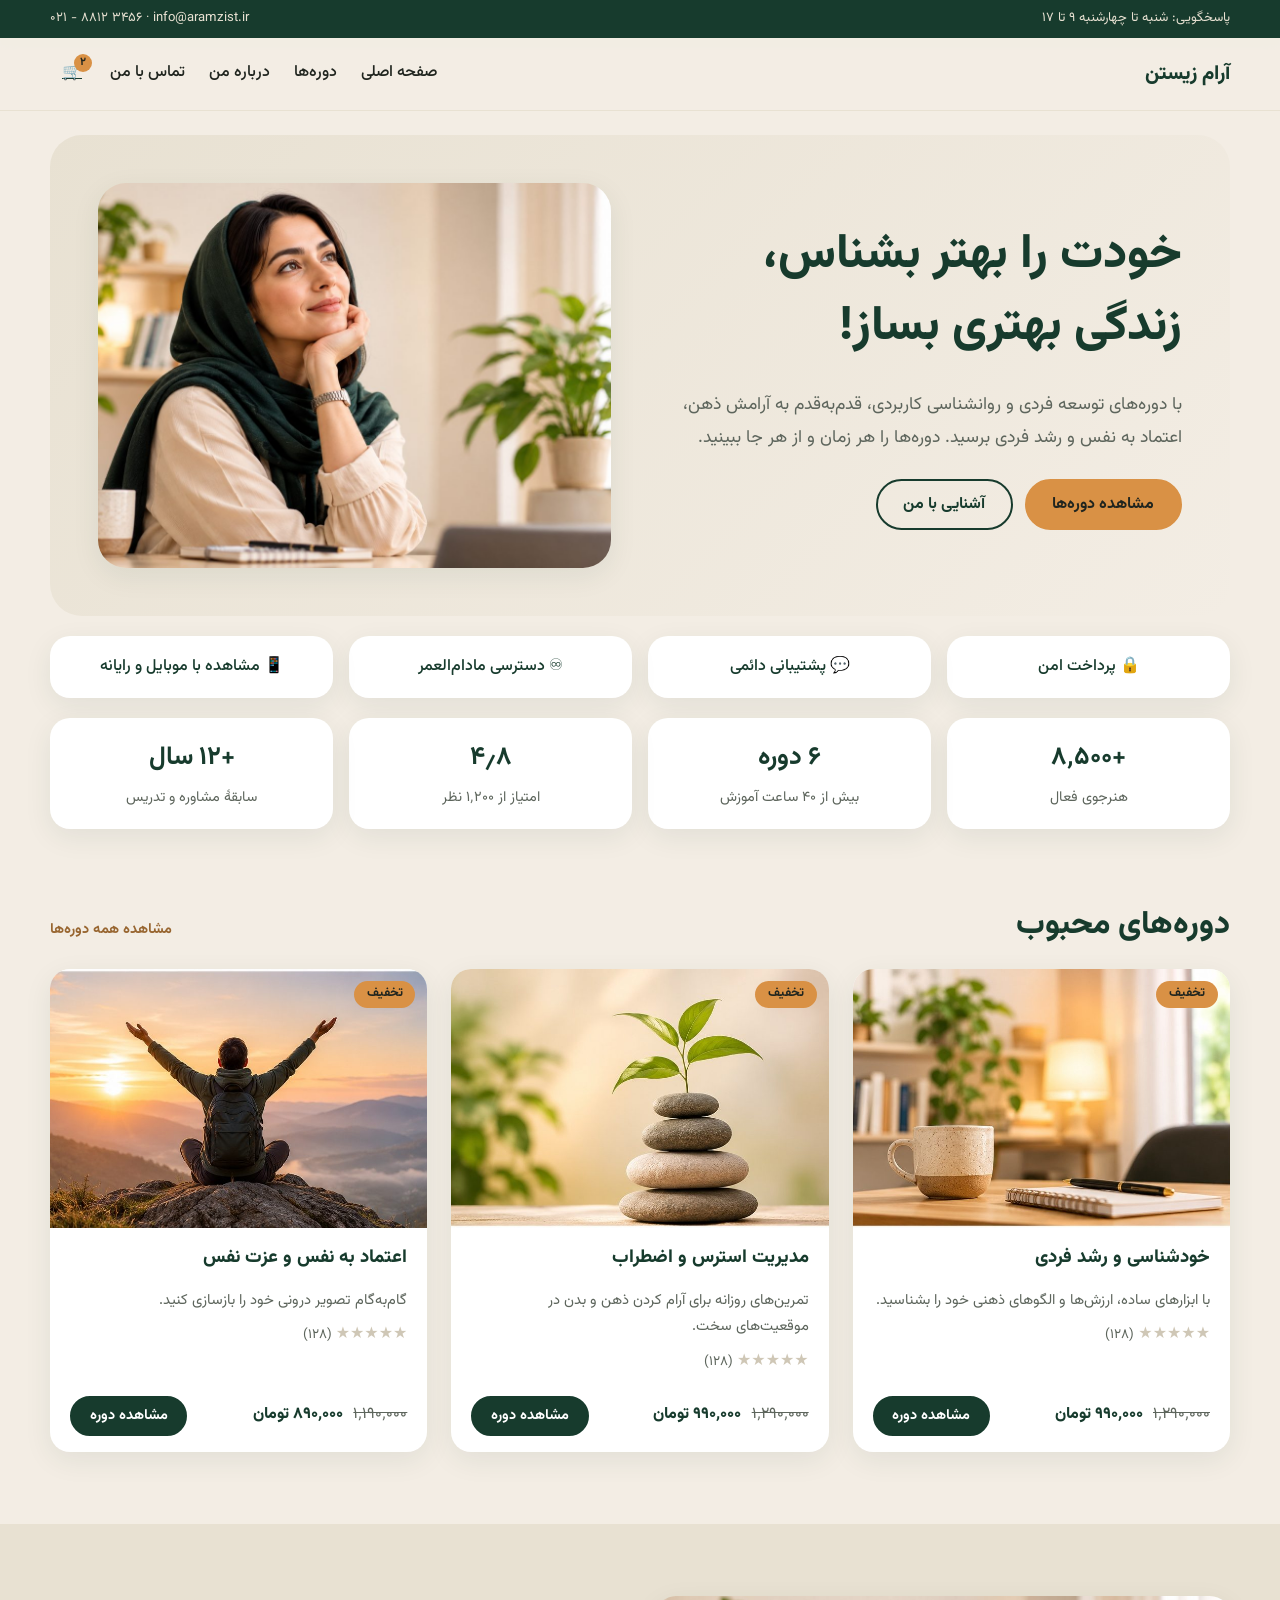
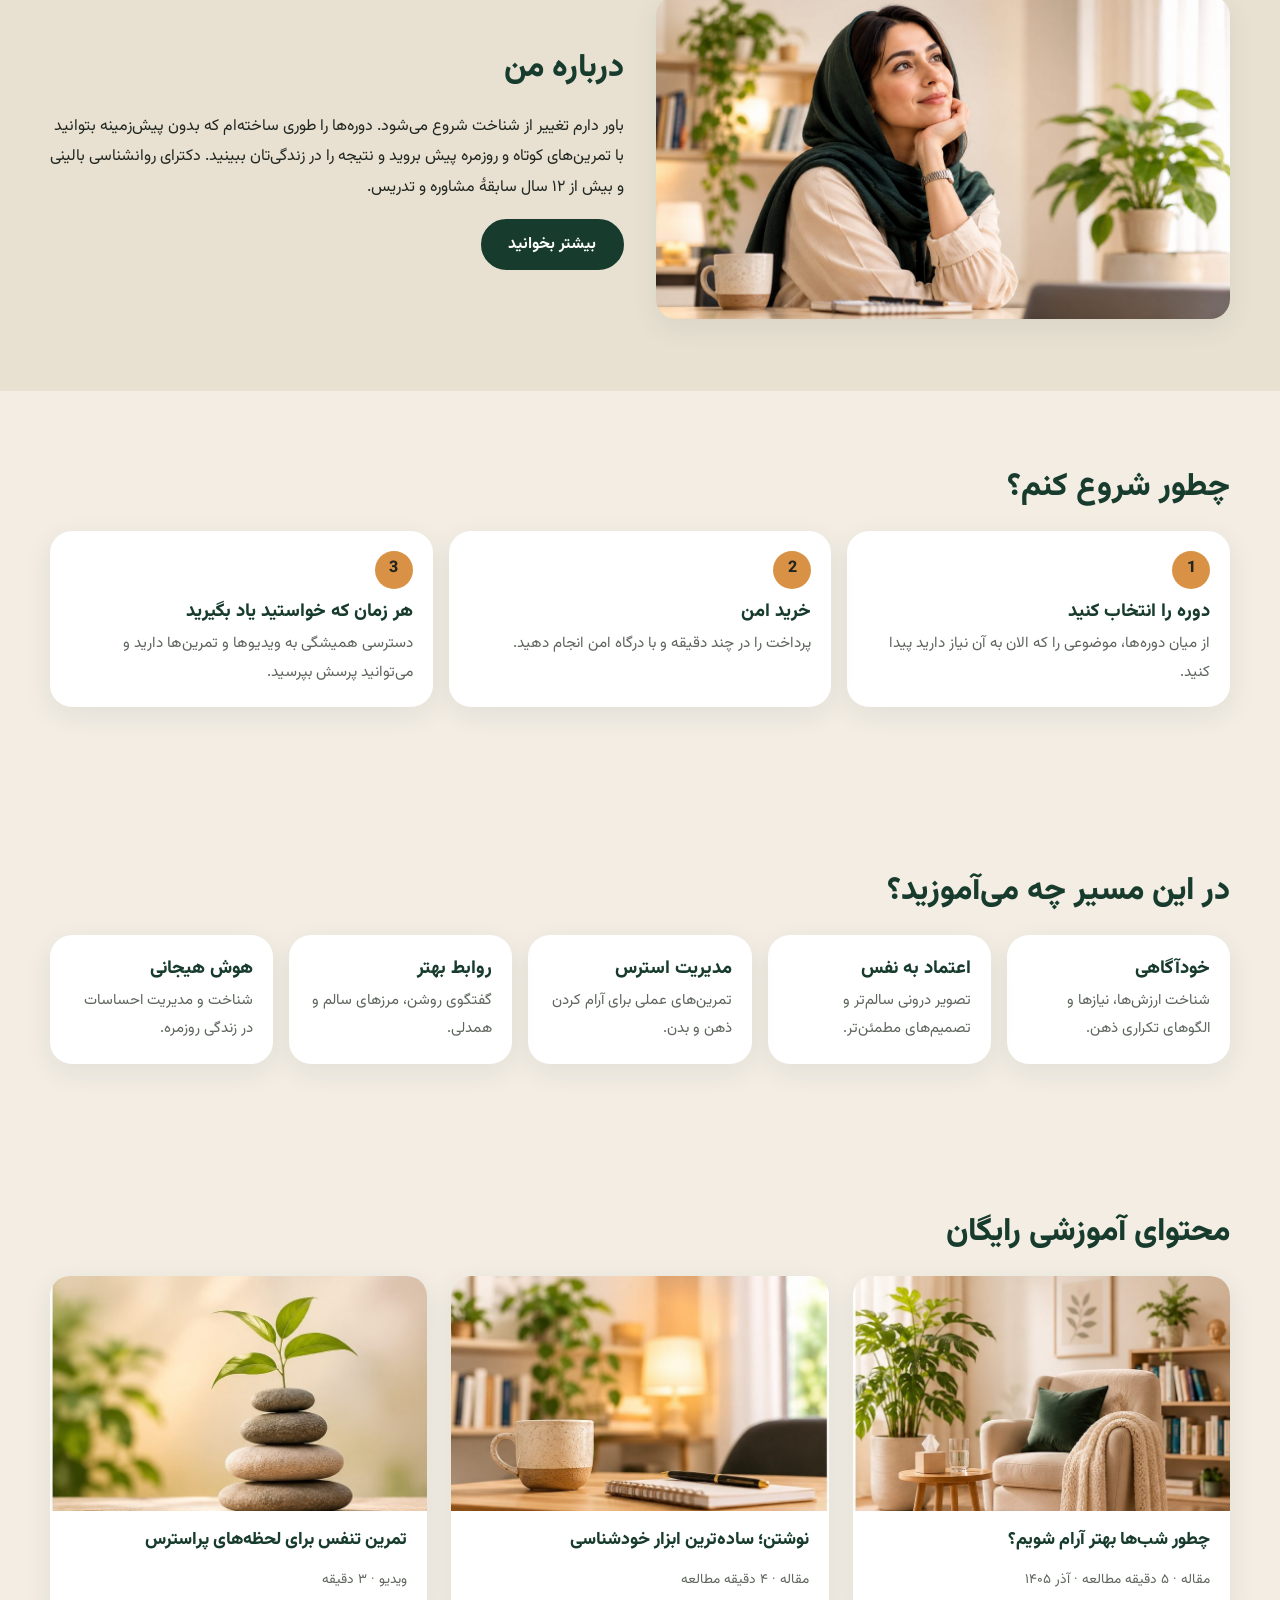
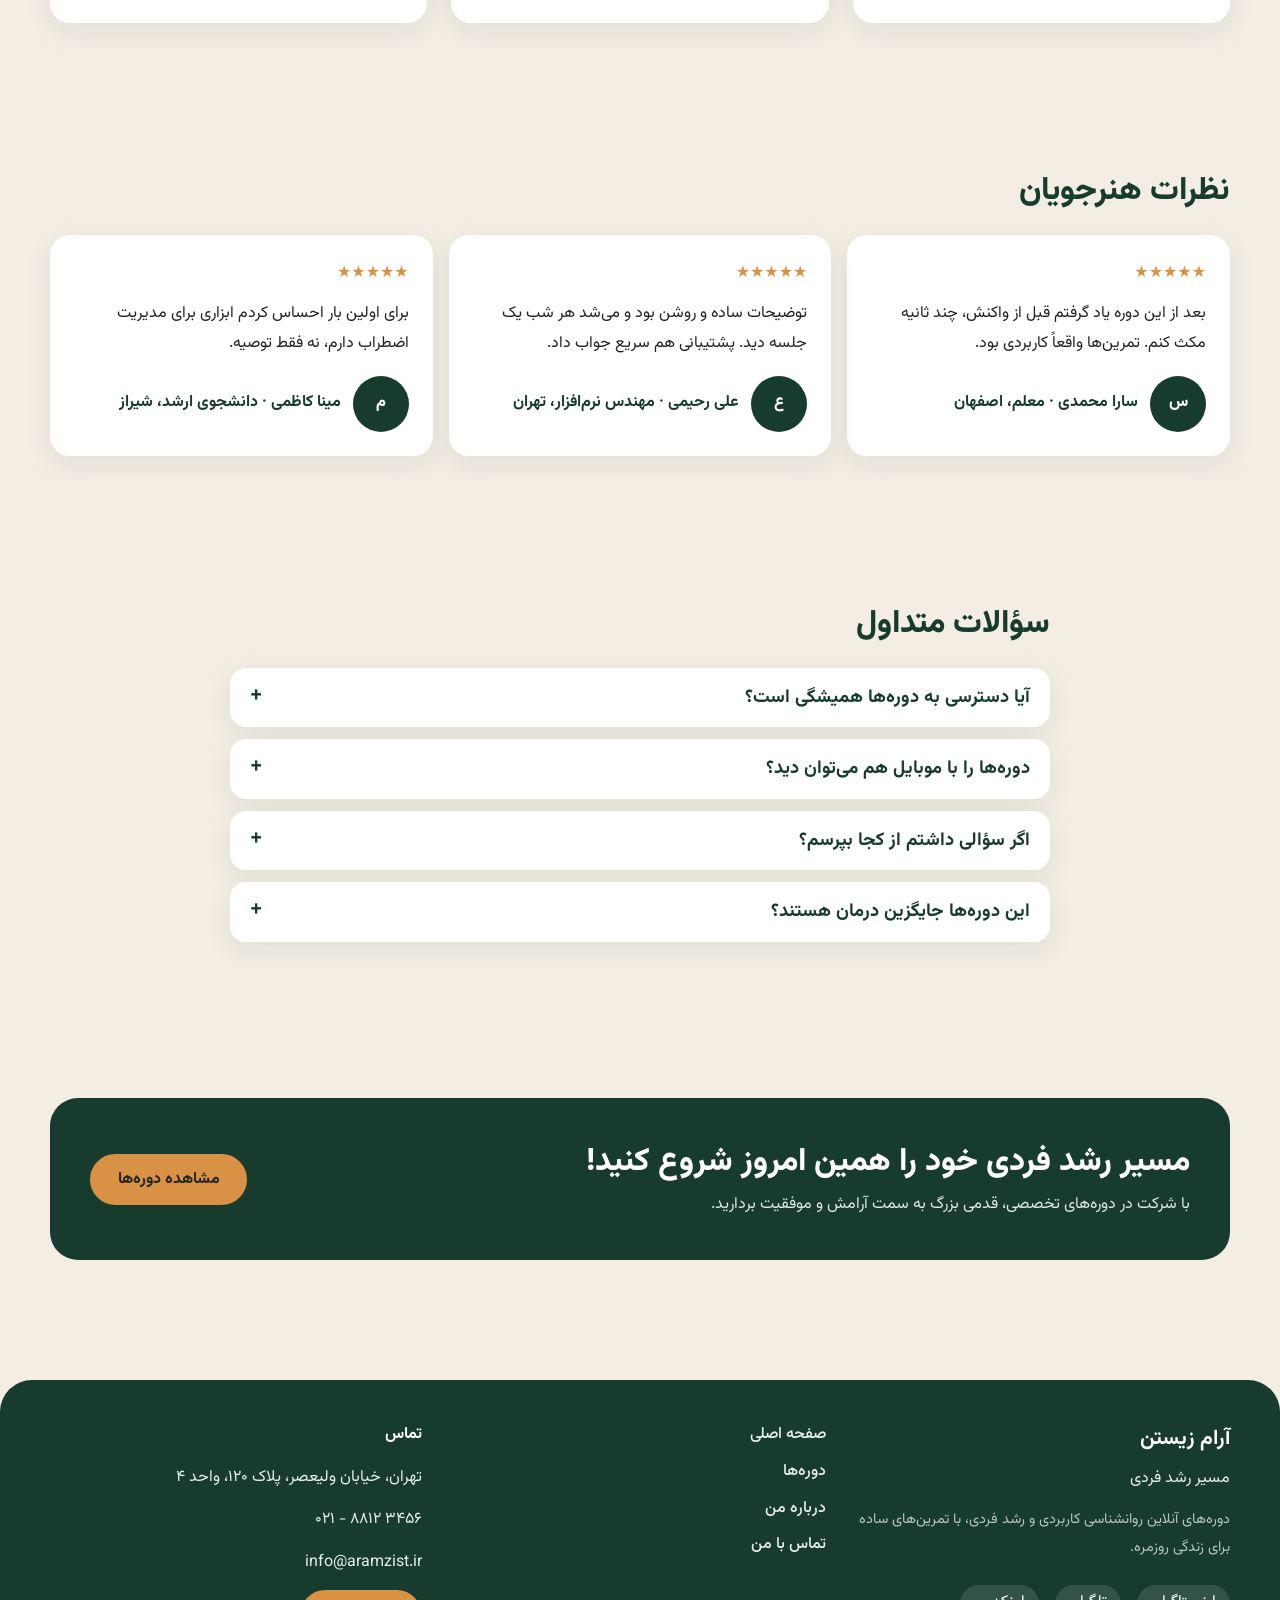
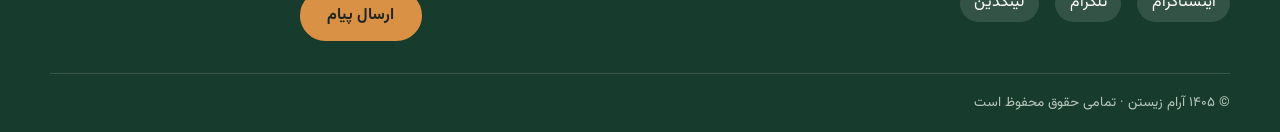
==== commit 789e4274: "Add files via upload" ====
--- a/index.html
+++ b/index.html
@@ -1,6 +1,4 @@
-<!DOCTYPE html><html lang="fa" dir="rtl"><head><meta charset="utf-8"><meta name="viewport" content="width=device-width,initial-scale=1"><title>صفحه اصلی | آرام زیستن</title><link rel="stylesheet" href="https://fonts.googleapis.com/css2?family=Vazirmatn:wght@300;400;500;700;800&display=swap"><link rel="stylesheet" href="assets/main.css"><link rel="stylesheet" href="assets/preview.css"></head><body><div class="demo-bar">پیش‌نمایش استاتیک طراحی قالب وردپرس «آرام زیستن» — محتوا نمونه است · <a href="https://github.com/mohadeseh-tavakoli/Aram-zist">کد قالب در گیت‌هاب</a></div><header class="site-header"><div class="wrap header-row"><a class="brand" href="index.html"><span class="brand-name">آرام زیستن</span></a><div class="header-tools"><a class="icon-btn" href="cart.html" aria-label="سبد خرید">🛒<span class="cart-count">۱</span></a></div></div></header><main><section class="hero"><div class="wrap hero-grid"><div class="hero-text"><h1>خودت را بهتر بشناس، زندگی بهتری بساز!</h1><p>با دوره‌های توسعه فردی و روانشناسی کاربردی، قدم‌به‌قدم به آرامش ذهن، اعتماد به نفس و رشد فردی برسید.</p><div class="actions"><a class="btn btn-orange" href="shop.html">مشاهده دوره‌ها</a><a class="btn btn-ghost" href="about.html">آشنایی با من</a></div></div><figure class="hero-figure"><img src="assets/portrait.jpg" alt="تصویر نمونه"></figure></div><ul class="wrap trust"><li>پرداخت امن</li><li>پشتیبانی دائمی</li><li>دسترسی مادام‌العمر</li></ul></section>
-<section class="section wrap"><div class="sec-head"><h2 class="sec-title">دوره‌های محبوب</h2><a class="more" href="shop.html">مشاهده همه دوره‌ها</a></div><div class="course-grid"><article class="course-card"><a class="course-thumb" href="product.html"><img src="assets/courses/01.jpg" alt="خودشناسی و رشد فردی" width="768" height="512" loading="lazy"><span class="badge">تخفیف</span></a><div class="course-body"><h3><a href="product.html">خودشناسی و رشد فردی</a></h3><p>توضیح کوتاه نمونه دربارهٔ دوره.</p><div class="course-foot"><span class="price"><del>۱٬۲۹۰٬۰۰۰</del> ۹۹۰٬۰۰۰ تومان</span><a class="btn btn-sm" href="product.html">مشاهده دوره</a></div></div></article><article class="course-card"><a class="course-thumb" href="product.html"><img src="assets/courses/02.jpg" alt="مدیریت استرس و اضطراب" width="768" height="512" loading="lazy"><span class="badge">تخفیف</span></a><div class="course-body"><h3><a href="product.html">مدیریت استرس و اضطراب</a></h3><p>توضیح کوتاه نمونه دربارهٔ دوره.</p><div class="course-foot"><span class="price"><del>۱٬۲۹۰٬۰۰۰</del> ۹۹۰٬۰۰۰ تومان</span><a class="btn btn-sm" href="product.html">مشاهده دوره</a></div></div></article><article class="course-card"><a class="course-thumb" href="product.html"><img src="assets/courses/03.jpg" alt="اعتماد به نفس و عزت نفس" width="768" height="512" loading="lazy"><span class="badge">تخفیف</span></a><div class="course-body"><h3><a href="product.html">اعتماد به نفس و عزت نفس</a></h3><p>توضیح کوتاه نمونه دربارهٔ دوره.</p><div class="course-foot"><span class="price"><del>۱٬۲۹۰٬۰۰۰</del> ۹۹۰٬۰۰۰ تومان</span><a class="btn btn-sm" href="product.html">مشاهده دوره</a></div></div></article></div></section>
-<section class="section about-strip"><div class="wrap split"><img src="assets/portrait.jpg" alt=""><div><h2 class="sec-title">درباره روانشناس</h2><p>متن نمونه برای معرفی کوتاه. در قالب واقعی از بخش شخصی‌سازی وردپرس ویرایش می‌شود.</p><a class="btn" href="about.html">بیشتر بخوانید</a></div></div></section>
-<section class="section wrap"><h2 class="sec-title">در این مسیر چه می‌آموزید؟</h2><ul class="benefits"><li>خودشناسی</li><li>اعتماد به نفس</li><li>مدیریت استرس</li><li>روابط بهتر</li><li>هوش هیجانی</li></ul></section>
-<section class="section wrap narrow"><h2 class="sec-title">سؤالات متداول</h2><div class="faq"><div class="faq-item"><h3><button aria-expanded="false" onclick="var p=this.parentNode.nextElementSibling;var o=this.getAttribute('aria-expanded')=='true';this.setAttribute('aria-expanded',!o);p.hidden=o">آیا دسترسی به دوره‌ها همیشگی است؟</button></h3><div class="faq-panel" hidden>پاسخ نمونه.</div></div></div></section>
-<section class="wrap section"><div class="cta-band"><div><h2>مسیر رشد فردی خود را همین امروز شروع کنید!</h2><p>با شرکت در دوره‌های تخصصی، قدمی بزرگ بردارید.</p></div><a class="btn btn-orange" href="shop.html">مشاهده فروشگاه</a></div></section></main><footer class="site-footer"><div class="wrap footer-row"><div class="footer-brand"><strong>آرام زیستن</strong><span>مسیر رشد فردی</span></div><div class="newsletter"><span>برای مشاوره از فرم تماس استفاده کنید.</span><a class="btn" href="contact.html">تماس با من</a></div></div><div class="wrap copy">© آرام زیستن</div></footer></body></html>+<!DOCTYPE html><html lang="fa" dir="rtl"><head><meta charset="utf-8"><meta name="viewport" content="width=device-width,initial-scale=1"><title>صفحه اصلی | آرام زیستن</title><meta name="description" content="دوره‌های آنلاین روانشناسی کاربردی و رشد فردی"><link rel="stylesheet" href="https://fonts.googleapis.com/css2?family=Vazirmatn:wght@300;400;500;700;800&display=swap"><link rel="stylesheet" href="assets/main.css"><link rel="stylesheet" href="assets/preview.css"></head><body><div class="topbar"><div class="wrap"><span>پاسخگویی: شنبه تا چهارشنبه ۹ تا ۱۷</span><span dir="ltr">۰۲۱ - ۸۸۱۲ ۳۴۵۶ · info@aramzist.ir</span></div></div><header class="site-header"><div class="wrap header-row"><button class="icon-btn nav-toggle" aria-expanded="false" aria-controls="primary-nav" aria-label="منو">☰</button><a class="brand" href="index.html"><span class="brand-name">آرام زیستن</span></a><nav id="primary-nav" class="primary-nav"><ul class="menu"><li><a href="index.html">صفحه اصلی</a></li><li><a href="shop.html">دوره‌ها</a></li><li><a href="about.html">درباره من</a></li><li><a href="contact.html">تماس با من</a></li></ul></nav><div class="header-tools"><a class="icon-btn" href="cart.html" aria-label="سبد خرید">🛒<span class="cart-count">۲</span></a></div></div></header><main><section class="hero"><div class="wrap hero-grid"><div class="hero-text"><h1>خودت را بهتر بشناس، زندگی بهتری بساز!</h1><p>با دوره‌های توسعه فردی و روانشناسی کاربردی، قدم‌به‌قدم به آرامش ذهن، اعتماد به نفس و رشد فردی برسید. دوره‌ها را هر زمان و از هر جا ببینید.</p><div class="actions"><a class="btn btn-orange" href="shop.html">مشاهده دوره‌ها</a><a class="btn btn-ghost" href="about.html">آشنایی با من</a></div></div><figure class="hero-figure"><img src="assets/portrait.jpg" alt="روانشناس و مدرس دوره‌ها" width="1400" height="788" fetchpriority="high"></figure></div><ul class="wrap trust"><li>🔒 پرداخت امن</li><li>💬 پشتیبانی دائمی</li><li>♾ دسترسی مادام‌العمر</li><li>📱 مشاهده با موبایل و رایانه</li></ul></section><div class="wrap"><div class="stats"><div><strong>+۸٬۵۰۰</strong><span>هنرجوی فعال</span></div><div><strong>۶ دوره</strong><span>بیش از ۴۰ ساعت آموزش</span></div><div><strong>۴٫۸</strong><span>امتیاز از ۱٬۲۰۰ نظر</span></div><div><strong>+۱۲ سال</strong><span>سابقهٔ مشاوره و تدریس</span></div></div></div><section class="section wrap"><div class="sec-head"><h2 class="sec-title">دوره‌های محبوب</h2><a class="more" href="shop.html">مشاهده همه دوره‌ها</a></div><div class="course-grid"><article class="course-card"><a class="course-thumb" href="product.html"><img src="assets/courses/01.jpg" alt="خودشناسی و رشد فردی" width="768" height="512" loading="lazy"><span class="badge">تخفیف</span></a><div class="course-body"><h3><a href="product.html">خودشناسی و رشد فردی</a></h3><p>با ابزارهای ساده، ارزش‌ها و الگوهای ذهنی خود را بشناسید.</p><div class="course-meta"><span class="stars">★★★★★</span> <span class="muted">(۱۲۸)</span></div><div class="course-foot"><span class="price"><del>۱٬۲۹۰٬۰۰۰</del> ۹۹۰٬۰۰۰ تومان</span><a class="btn btn-sm" href="product.html">مشاهده دوره</a></div></div></article><article class="course-card"><a class="course-thumb" href="product.html"><img src="assets/courses/02.jpg" alt="مدیریت استرس و اضطراب" width="768" height="512" loading="lazy"><span class="badge">تخفیف</span></a><div class="course-body"><h3><a href="product.html">مدیریت استرس و اضطراب</a></h3><p>تمرین‌های روزانه برای آرام کردن ذهن و بدن در موقعیت‌های سخت.</p><div class="course-meta"><span class="stars">★★★★★</span> <span class="muted">(۱۲۸)</span></div><div class="course-foot"><span class="price"><del>۱٬۲۹۰٬۰۰۰</del> ۹۹۰٬۰۰۰ تومان</span><a class="btn btn-sm" href="product.html">مشاهده دوره</a></div></div></article><article class="course-card"><a class="course-thumb" href="product.html"><img src="assets/courses/03.jpg" alt="اعتماد به نفس و عزت نفس" width="768" height="512" loading="lazy"><span class="badge">تخفیف</span></a><div class="course-body"><h3><a href="product.html">اعتماد به نفس و عزت نفس</a></h3><p>گام‌به‌گام تصویر درونی خود را بازسازی کنید.</p><div class="course-meta"><span class="stars">★★★★★</span> <span class="muted">(۱۲۸)</span></div><div class="course-foot"><span class="price"><del>۱٬۱۹۰٬۰۰۰</del> ۸۹۰٬۰۰۰ تومان</span><a class="btn btn-sm" href="product.html">مشاهده دوره</a></div></div></article></div></section><section class="section about-strip"><div class="wrap split"><img src="assets/portrait.jpg" alt="" width="700" height="394" loading="lazy"><div><h2 class="sec-title">درباره من</h2><p>باور دارم تغییر از شناخت شروع می‌شود. دوره‌ها را طوری ساخته‌ام که بدون پیش‌زمینه بتوانید با تمرین‌های کوتاه و روزمره پیش بروید و نتیجه را در زندگی‌تان ببینید. دکترای روانشناسی بالینی و بیش از ۱۲ سال سابقهٔ مشاوره و تدریس.</p><a class="btn" href="about.html">بیشتر بخوانید</a></div></div></section><section class="section wrap"><h2 class="sec-title">چطور شروع کنم؟</h2><ol class="steps"><li><h3>دوره را انتخاب کنید</h3><p>از میان دوره‌ها، موضوعی را که الان به آن نیاز دارید پیدا کنید.</p></li><li><h3>خرید امن</h3><p>پرداخت را در چند دقیقه و با درگاه امن انجام دهید.</p></li><li><h3>هر زمان که خواستید یاد بگیرید</h3><p>دسترسی همیشگی به ویدیوها و تمرین‌ها دارید و می‌توانید پرسش بپرسید.</p></li></ol></section><section class="section wrap"><h2 class="sec-title">در این مسیر چه می‌آموزید؟</h2><div class="benefit-cards"><article><h3>خودآگاهی</h3><p>شناخت ارزش‌ها، نیازها و الگوهای تکراری ذهن.</p></article><article><h3>اعتماد به نفس</h3><p>تصویر درونی سالم‌تر و تصمیم‌های مطمئن‌تر.</p></article><article><h3>مدیریت استرس</h3><p>تمرین‌های عملی برای آرام کردن ذهن و بدن.</p></article><article><h3>روابط بهتر</h3><p>گفتگوی روشن، مرزهای سالم و همدلی.</p></article><article><h3>هوش هیجانی</h3><p>شناخت و مدیریت احساسات در زندگی روزمره.</p></article></div></section><section class="section wrap"><div class="sec-head"><h2 class="sec-title">محتوای آموزشی رایگان</h2></div><div class="post-grid"><article class="post-card"><a href="#"><img src="assets/courses/04.jpg" alt="" width="768" height="512" loading="lazy"></a><div class="post-card-body"><h3><a href="#">چطور شب‌ها بهتر آرام شویم؟</a></h3><p class="muted">مقاله · ۵ دقیقه مطالعه · آذر ۱۴۰۵</p></div></article><article class="post-card"><a href="#"><img src="assets/courses/01.jpg" alt="" width="768" height="512" loading="lazy"></a><div class="post-card-body"><h3><a href="#">نوشتن؛ ساده‌ترین ابزار خودشناسی</a></h3><p class="muted">مقاله · ۴ دقیقه مطالعه</p></div></article><article class="post-card"><a href="#"><img src="assets/courses/02.jpg" alt="" width="768" height="512" loading="lazy"></a><div class="post-card-body"><h3><a href="#">تمرین تنفس برای لحظه‌های پراسترس</a></h3><p class="muted">ویدیو · ۳ دقیقه</p></div></article></div></section><section class="section wrap"><h2 class="sec-title">نظرات هنرجویان</h2><div class="review-grid"><blockquote class="review"><span class="stars on" style="color:var(--orange)">★★★★★</span><p>بعد از این دوره یاد گرفتم قبل از واکنش، چند ثانیه مکث کنم. تمرین‌ها واقعاً کاربردی بود.</p><footer><span class="avatar">س</span><cite>سارا محمدی · معلم، اصفهان</cite></footer></blockquote><blockquote class="review"><span class="stars on" style="color:var(--orange)">★★★★★</span><p>توضیحات ساده و روشن بود و می‌شد هر شب یک جلسه دید. پشتیبانی هم سریع جواب داد.</p><footer><span class="avatar">ع</span><cite>علی رحیمی · مهندس نرم‌افزار، تهران</cite></footer></blockquote><blockquote class="review"><span class="stars on" style="color:var(--orange)">★★★★★</span><p>برای اولین بار احساس کردم ابزاری برای مدیریت اضطراب دارم، نه فقط توصیه.</p><footer><span class="avatar">م</span><cite>مینا کاظمی · دانشجوی ارشد، شیراز</cite></footer></blockquote></div></section><section class="section wrap narrow"><h2 class="sec-title">سؤالات متداول</h2><div class="faq"><div class="faq-item"><h3><button aria-expanded="false" aria-controls="f0">آیا دسترسی به دوره‌ها همیشگی است؟</button></h3><div id="f0" class="faq-panel" hidden>بله، پس از خرید، دسترسی به ویدیوها و تمرین‌های هر دوره محدود به زمان نیست.</div></div><div class="faq-item"><h3><button aria-expanded="false" aria-controls="f1">دوره‌ها را با موبایل هم می‌توان دید؟</button></h3><div id="f1" class="faq-panel" hidden>بله، سایت برای موبایل، تبلت و رایانه طراحی شده است.</div></div><div class="faq-item"><h3><button aria-expanded="false" aria-controls="f2">اگر سؤالی داشتم از کجا بپرسم؟</button></h3><div id="f2" class="faq-panel" hidden>از صفحهٔ تماس پیام بگذارید؛ در سریع‌ترین زمان پاسخ می‌دهم.</div></div><div class="faq-item"><h3><button aria-expanded="false" aria-controls="f3">این دوره‌ها جایگزین درمان هستند؟</button></h3><div id="f3" class="faq-panel" hidden>خیر. این دوره‌ها آموزشی‌اند و جایگزین مشاوره یا درمان تخصصی نیستند.</div></div></div></section><section class="wrap section"><div class="cta-band"><div><h2>مسیر رشد فردی خود را همین امروز شروع کنید!</h2><p>با شرکت در دوره‌های تخصصی، قدمی بزرگ به سمت آرامش و موفقیت بردارید.</p></div><a class="btn btn-orange" href="shop.html">مشاهده دوره‌ها</a></div></section></main><footer class="site-footer"><div class="wrap footer-row"><div class="footer-brand"><strong>آرام زیستن</strong><span>مسیر رشد فردی</span><p style="margin:.5rem 0;color:#b9c7bd;font-size:.9rem">دوره‌های آنلاین روانشناسی کاربردی و رشد فردی، با تمرین‌های ساده برای زندگی روزمره.</p><div class="social"><a href="#">اینستاگرام</a><a href="#">تلگرام</a><a href="#">لینکدین</a></div></div><nav><ul class="menu"><li><a href="index.html">صفحه اصلی</a></li><li><a href="shop.html">دوره‌ها</a></li><li><a href="about.html">درباره من</a></li><li><a href="contact.html">تماس با من</a></li></ul></nav><div class="newsletter"><strong style="color:#fff">تماس</strong><span>تهران، خیابان ولیعصر، پلاک ۱۲۰، واحد ۴</span><span dir="ltr">۰۲۱ - ۸۸۱۲ ۳۴۵۶</span><span dir="ltr">info@aramzist.ir</span><a class="btn" href="contact.html">ارسال پیام</a></div></div><div class="wrap copy">© ۱۴۰۵ آرام زیستن · تمامی حقوق محفوظ است</div></footer><script>var n=document.querySelector('.nav-toggle'),m=document.getElementById('primary-nav');n.onclick=function(){var o=m.classList.toggle('open');n.setAttribute('aria-expanded',o)};
+document.querySelectorAll('.faq-item button').forEach(function(b){b.onclick=function(){var o=b.getAttribute('aria-expanded')=='true';b.setAttribute('aria-expanded',!o);document.getElementById(b.getAttribute('aria-controls')).hidden=o}});
+document.querySelectorAll('[data-tabs]').forEach(function(t){var bs=t.querySelectorAll('.tabs-bar button'),ps=t.querySelectorAll('.panel-box');bs.forEach(function(b,i){b.onclick=function(){bs.forEach(function(x){x.classList.remove('on')});ps.forEach(function(p){p.hidden=true});b.classList.add('on');ps[i].hidden=false}})});
+document.querySelectorAll('[data-slider]').forEach(function(s){var t=s.querySelector('.slider-track');s.querySelector('.slider-next').onclick=function(){t.scrollBy({left:-t.clientWidth*.8,behavior:'smooth'})};s.querySelector('.slider-prev').onclick=function(){t.scrollBy({left:t.clientWidth*.8,behavior:'smooth'})}});</script></body></html>
--- a/assets/main.css
+++ b/assets/main.css
@@ -191,3 +191,34 @@
 }
 @media (max-width:600px){.course-grid,.woocommerce ul.products,.post-grid{grid-template-columns:minmax(0,1fr)}.hero-grid{border-radius:24px}.cta-band .btn{width:100%}.actions .btn{flex:1 1 100%}.woocommerce table.shop_table td{padding:.75rem}.woocommerce #coupon_code{width:100%;margin-bottom:.5rem}.instructor{flex-direction:column;text-align:center}}
 @media (prefers-reduced-motion:reduce){*{transition:none!important;scroll-behavior:auto!important}}
+
+/* ---- Single product: richer layout ---- */
+.woocommerce div.product div.summary{background:#fff;border-radius:28px;padding:clamp(1.25rem,3vw,2.25rem);box-shadow:var(--shadow)}
+.woocommerce div.product div.images{position:relative;border-radius:28px;overflow:hidden;box-shadow:0 18px 40px rgba(23,59,45,.16)}
+.woocommerce div.product div.images img{border-radius:0;width:100%;aspect-ratio:3/2;object-fit:cover}
+.woocommerce div.product div.images::after{content:"";position:absolute;inset:0;pointer-events:none;background:linear-gradient(180deg,transparent 60%,rgba(23,59,45,.25))}
+.woocommerce div.product .product_title{margin-bottom:.4rem}
+.woocommerce div.product .woocommerce-product-rating{margin:0 0 .5rem}
+.discount-pill{display:inline-block;background:var(--orange);color:#20251F;font-weight:800;font-size:.85rem;border-radius:999px;padding:.1rem .9rem;margin-bottom:.4rem}
+.woocommerce div.product p.price{display:flex;flex-wrap:wrap;align-items:baseline;gap:.6rem;font-size:clamp(1.5rem,3vw,2rem);margin:.25rem 0 1rem}
+.woocommerce div.product p.price del{font-size:1rem;opacity:.6}
+.woocommerce div.product .woocommerce-product-details__short-description{color:var(--muted);margin-bottom:1.25rem}
+.woocommerce div.product form.cart{display:flex;flex-wrap:wrap;gap:.75rem;align-items:center;margin:0 0 1rem}
+.woocommerce div.product form.cart .button{flex:1 1 220px}
+.trust-mini{list-style:none;display:flex;flex-wrap:wrap;gap:.5rem 1.25rem;padding:0;margin:0 0 1.25rem;color:var(--muted);font-size:.9rem}
+.trust-mini li{display:flex;align-items:center;gap:.4rem}.trust-mini .icon{width:18px;height:18px;color:var(--green)}
+.stat-tiles{display:grid;grid-template-columns:repeat(auto-fit,minmax(110px,1fr));gap:.75rem;margin:1rem 0}
+.stat-tiles>div{background:var(--cream);border-radius:18px;padding:.8rem;text-align:center;display:flex;flex-direction:column;align-items:center;gap:.1rem}
+.stat-tiles strong{font-size:1.4rem;color:var(--green);line-height:1.4;display:flex;align-items:center}.stat-tiles span{font-size:.8rem;color:var(--muted)}
+.course-features{display:grid;gap:.5rem}
+.course-features li{background:var(--cream);border-radius:12px;padding:.5rem .8rem;margin:0}
+.woocommerce div.product .woocommerce-tabs ul.tabs{border:0;gap:.6rem}
+.woocommerce div.product .woocommerce-tabs ul.tabs li a{background:#fff;border-radius:999px;padding:.5rem 1.2rem;box-shadow:var(--shadow)}
+.woocommerce div.product .woocommerce-tabs ul.tabs li.active a{background:var(--green);color:#fff;box-shadow:none}
+.curriculum{list-style:none;padding:0;margin:0;counter-reset:l;display:grid;gap:.6rem}
+.curriculum li{counter-increment:l;display:flex;align-items:center;gap:.9rem;background:var(--cream);border:0;border-radius:16px;padding:.8rem 1rem}
+.curriculum li::before{content:counter(l);flex:none;width:34px;height:34px;border-radius:50%;background:var(--green);color:#fff;display:grid;place-items:center;font-weight:700;font-size:.9rem}
+.instructor{background:linear-gradient(135deg,#fff,var(--beige));border-radius:28px;padding:1.5rem}
+.instructor img{width:110px;height:110px;border:4px solid #fff;box-shadow:var(--shadow)}
+.woocommerce div.product .related>h2{margin-top:1.5rem}
+@media (max-width:600px){.woocommerce div.product div.images,.woocommerce div.product div.summary{border-radius:22px}.stat-tiles{grid-template-columns:repeat(3,1fr)}}
--- a/assets/preview.css
+++ b/assets/preview.css
@@ -1,3 +1,27 @@
-.demo-bar{background:#20251F;color:#f3ede4;text-align:center;font-size:.85rem;padding:.4rem 1rem}.demo-bar a{color:#D99145}
-.ph{aspect-ratio:16/11;display:block}.g1{background:linear-gradient(135deg,#173B2D,#4f7a5e)}.g2{background:linear-gradient(135deg,#D99145,#e8c08a)}.g3{background:linear-gradient(135deg,#6b8f71,#E8E1D2)}.g4{background:linear-gradient(135deg,#E8E1D2,#b9a98a)}
-.shop-wrap{display:grid;grid-template-columns:260px 1fr;gap:2rem}@media(max-width:1024px){.shop-wrap{grid-template-columns:1fr}}+
+.shop-wrap{display:grid;grid-template-columns:260px minmax(0,1fr);gap:2rem}@media(max-width:1024px){.shop-wrap{grid-template-columns:1fr}.shop-side{display:grid;grid-template-columns:repeat(auto-fit,minmax(220px,1fr));gap:1rem}.shop-side .widget{margin:0}}
+.stats{display:grid;grid-template-columns:repeat(auto-fit,minmax(150px,1fr));gap:1rem;margin-top:1.25rem}
+.stats div{background:#fff;border-radius:20px;padding:1rem;text-align:center;box-shadow:var(--shadow)}.stats strong{display:block;font-size:1.6rem;color:var(--green)}.stats span{color:var(--muted);font-size:.9rem}
+.steps{display:grid;grid-template-columns:repeat(auto-fit,minmax(220px,1fr));gap:1rem;list-style:none;padding:0;counter-reset:s}
+.steps li{counter-increment:s;background:#fff;border-radius:22px;padding:1.25rem;box-shadow:var(--shadow)}.steps li::before{content:counter(s);display:grid;place-items:center;width:38px;height:38px;border-radius:50%;background:var(--orange);color:#20251F;font-weight:800;margin-bottom:.6rem}.steps h3{margin-bottom:.2rem}.steps p{margin:0;color:var(--muted);font-size:.95rem}
+.benefit-cards{display:grid;grid-template-columns:repeat(auto-fit,minmax(200px,1fr));gap:1rem}
+.benefit-cards article{background:#fff;border-radius:22px;padding:1.25rem;box-shadow:var(--shadow)}.benefit-cards h3{margin-bottom:.3rem}.benefit-cards p{margin:0;color:var(--muted);font-size:.93rem}
+.avatar{width:56px;height:56px;border-radius:50%;background:var(--green);color:#fff;display:grid;place-items:center;font-weight:800;flex:none}
+.review p{margin:.6rem 0 0}
+.review-grid{display:grid;grid-template-columns:repeat(auto-fit,minmax(260px,1fr));gap:1rem}.review-grid .review{flex:none}
+.toolbar{display:flex;flex-wrap:wrap;gap:.75rem;justify-content:space-between;align-items:center;margin-bottom:1rem}.toolbar select{width:auto}
+.chips{display:flex;flex-wrap:wrap;gap:.5rem;margin-bottom:1rem}.chips a{background:#fff;border-radius:999px;padding:.3rem 1rem;text-decoration:none;box-shadow:var(--shadow);font-size:.9rem}.chips a.on{background:var(--green);color:#fff}
+.pager{display:flex;gap:.4rem;justify-content:center;margin-top:2rem}.pager a{width:40px;height:40px;border-radius:50%;background:#fff;display:grid;place-items:center;text-decoration:none}.pager a.on{background:var(--green);color:#fff}
+.tabs-bar{display:flex;flex-wrap:wrap;gap:.6rem;margin-bottom:1rem}.tabs-bar button{border:0;background:#fff;border-radius:999px;padding:.5rem 1.2rem;font:700 .95rem var(--font);box-shadow:var(--shadow);cursor:pointer;color:var(--muted)}.tabs-bar button.on{background:var(--green);color:#fff}
+.panel-box{background:#fff;border-radius:22px;padding:1.5rem;box-shadow:var(--shadow)}.panel-box[hidden]{display:none}
+.cart-table{width:100%;border-collapse:separate;border-spacing:0 .75rem}.cart-table td,.cart-table th{background:#fff;padding:1rem;text-align:right}.cart-table td:first-child,.cart-table th:first-child{border-radius:0 20px 20px 0}.cart-table td:last-child,.cart-table th:last-child{border-radius:20px 0 0 20px}.cart-table img{width:84px;border-radius:12px}
+.cart-grid{display:grid;grid-template-columns:minmax(0,1.6fr) minmax(0,1fr);gap:1.5rem;align-items:start}@media(max-width:900px){.cart-grid{grid-template-columns:1fr}.cart-table thead{display:none}.cart-table tr{display:grid;grid-template-columns:84px 1fr;gap:.25rem .75rem;background:#fff;border-radius:20px;padding:.75rem;margin-bottom:.75rem}.cart-table td{background:none;padding:.15rem;border-radius:0!important}.cart-table td:first-child{grid-row:span 3}}
+.totals{background:#fff;border-radius:24px;padding:1.5rem;box-shadow:var(--shadow)}.totals dl{display:grid;grid-template-columns:1fr auto;gap:.6rem;margin:0 0 1rem}.totals dd{margin:0;font-weight:700}
+.coupon{display:flex;gap:.5rem;flex-wrap:wrap;margin-top:.5rem}.coupon input{flex:1 1 160px}
+.hours{list-style:none;padding:0;margin:0}.hours li{display:flex;justify-content:space-between;border-bottom:1px dashed var(--beige);padding:.35rem 0}
+.timeline{list-style:none;padding:0;border-inline-start:3px solid var(--beige);margin:0}.timeline li{padding:0 1.25rem 1.25rem;position:relative}.timeline li::before{content:"";position:absolute;inset-inline-start:-9px;top:.55rem;width:15px;height:15px;border-radius:50%;background:var(--orange)}
+.copy small{opacity:.7}
+.social a{background:rgba(255,255,255,.12);border-radius:999px;padding:.2rem .9rem;text-decoration:none}
+.contact-info .social a{background:var(--beige)}
+
+.topbar{background:var(--green);color:var(--beige);font-size:.82rem}.topbar .wrap{display:flex;justify-content:space-between;padding-block:.4rem;flex-wrap:wrap;gap:.3rem}
